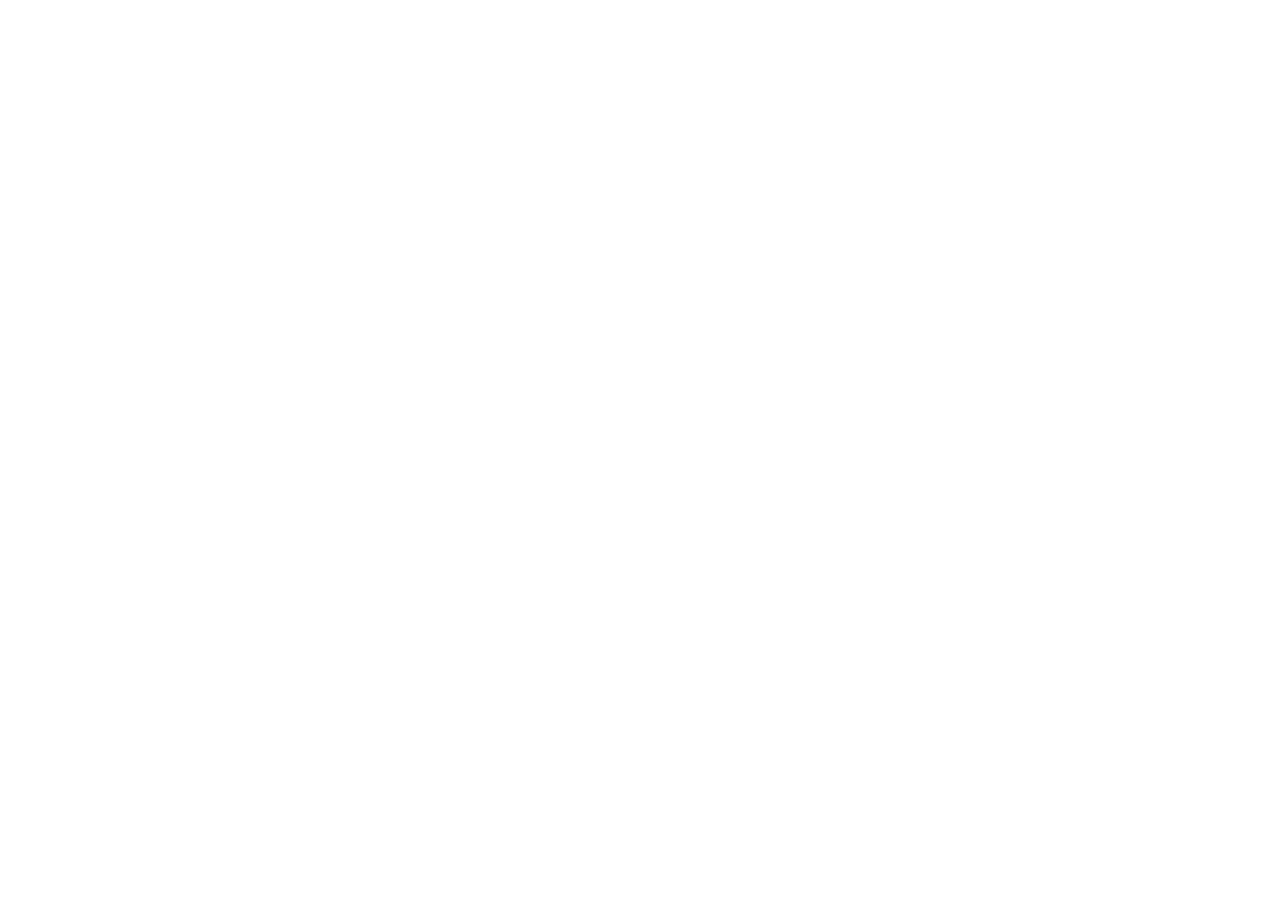
==== deploy/index.html @ 51002340 "Created Project Files" ====
<!DOCTYPE html>
<html lang="en">
<head>
    <meta charset="UTF-8">
    <meta name="viewport" content="width=device-width, initial-scale=1.0">
    <meta http-equiv="X-UA-Compatible" content="ie=edge">
    <link rel="stylesheet" href="css/styles.css">
    <title>Starting Template</title>
</head>

<body>
    <script src="js/scripts-min.js"></script>
    
</body>

</html>
---- deploy/css/styles.css ----
/* =============
    Mixins
============= */
/* ---------------- Font Sizing ---------------- */
html {
  font-size: 100%;
}

/* ---------------- Media Queries ---------------- */
/* =============
    Variables
============= */
:root {
  --black: #000000;
  --white: #ffffff;
}

/*! normalize.css v8.0.1 | MIT License | github.com/necolas/normalize.css */
/* Document
   ========================================================================== */
/**
 * 1. Correct the line height in all browsers.
 * 2. Prevent adjustments of font size after orientation changes in iOS.
 */
html {
  line-height: 1.15; /* 1 */
  -webkit-text-size-adjust: 100%; /* 2 */
}

/* Sections
   ========================================================================== */
/**
 * Remove the margin in all browsers.
 */
body {
  margin: 0;
}

/**
 * Render the `main` element consistently in IE.
 */
main {
  display: block;
}

/**
 * Correct the font size and margin on `h1` elements within `section` and
 * `article` contexts in Chrome, Firefox, and Safari.
 */
h1 {
  font-size: 2em;
  margin: 0.67em 0;
}

/* Grouping content
   ========================================================================== */
/**
 * 1. Add the correct box sizing in Firefox.
 * 2. Show the overflow in Edge and IE.
 */
hr {
  box-sizing: content-box; /* 1 */
  height: 0; /* 1 */
  overflow: visible; /* 2 */
}

/**
 * 1. Correct the inheritance and scaling of font size in all browsers.
 * 2. Correct the odd `em` font sizing in all browsers.
 */
pre {
  font-family: monospace, monospace; /* 1 */
  font-size: 1em; /* 2 */
}

/* Text-level semantics
   ========================================================================== */
/**
 * Remove the gray background on active links in IE 10.
 */
a {
  background-color: transparent;
}

/**
 * 1. Remove the bottom border in Chrome 57-
 * 2. Add the correct text decoration in Chrome, Edge, IE, Opera, and Safari.
 */
abbr[title] {
  border-bottom: none; /* 1 */
  text-decoration: underline; /* 2 */
  text-decoration: underline dotted; /* 2 */
}

/**
 * Add the correct font weight in Chrome, Edge, and Safari.
 */
b,
strong {
  font-weight: bolder;
}

/**
 * 1. Correct the inheritance and scaling of font size in all browsers.
 * 2. Correct the odd `em` font sizing in all browsers.
 */
code,
kbd,
samp {
  font-family: monospace, monospace; /* 1 */
  font-size: 1em; /* 2 */
}

/**
 * Add the correct font size in all browsers.
 */
small {
  font-size: 80%;
}

/**
 * Prevent `sub` and `sup` elements from affecting the line height in
 * all browsers.
 */
sub,
sup {
  font-size: 75%;
  line-height: 0;
  position: relative;
  vertical-align: baseline;
}

sub {
  bottom: -0.25em;
}

sup {
  top: -0.5em;
}

/* Embedded content
   ========================================================================== */
/**
 * Remove the border on images inside links in IE 10.
 */
img {
  border-style: none;
}

/* Forms
   ========================================================================== */
/**
 * 1. Change the font styles in all browsers.
 * 2. Remove the margin in Firefox and Safari.
 */
button,
input,
optgroup,
select,
textarea {
  font-family: inherit; /* 1 */
  font-size: 100%; /* 1 */
  line-height: 1.15; /* 1 */
  margin: 0; /* 2 */
}

/**
 * Show the overflow in IE.
 * 1. Show the overflow in Edge.
 */
button,
input { /* 1 */
  overflow: visible;
}

/**
 * Remove the inheritance of text transform in Edge, Firefox, and IE.
 * 1. Remove the inheritance of text transform in Firefox.
 */
button,
select { /* 1 */
  text-transform: none;
}

/**
 * Correct the inability to style clickable types in iOS and Safari.
 */
button,
[type=button],
[type=reset],
[type=submit] {
  -webkit-appearance: button;
}

/**
 * Remove the inner border and padding in Firefox.
 */
button::-moz-focus-inner,
[type=button]::-moz-focus-inner,
[type=reset]::-moz-focus-inner,
[type=submit]::-moz-focus-inner {
  border-style: none;
  padding: 0;
}

/**
 * Restore the focus styles unset by the previous rule.
 */
button:-moz-focusring,
[type=button]:-moz-focusring,
[type=reset]:-moz-focusring,
[type=submit]:-moz-focusring {
  outline: 1px dotted ButtonText;
}

/**
 * Correct the padding in Firefox.
 */
fieldset {
  padding: 0.35em 0.75em 0.625em;
}

/**
 * 1. Correct the text wrapping in Edge and IE.
 * 2. Correct the color inheritance from `fieldset` elements in IE.
 * 3. Remove the padding so developers are not caught out when they zero out
 *    `fieldset` elements in all browsers.
 */
legend {
  box-sizing: border-box; /* 1 */
  color: inherit; /* 2 */
  display: table; /* 1 */
  max-width: 100%; /* 1 */
  padding: 0; /* 3 */
  white-space: normal; /* 1 */
}

/**
 * Add the correct vertical alignment in Chrome, Firefox, and Opera.
 */
progress {
  vertical-align: baseline;
}

/**
 * Remove the default vertical scrollbar in IE 10+.
 */
textarea {
  overflow: auto;
}

/**
 * 1. Add the correct box sizing in IE 10.
 * 2. Remove the padding in IE 10.
 */
[type=checkbox],
[type=radio] {
  box-sizing: border-box; /* 1 */
  padding: 0; /* 2 */
}

/**
 * Correct the cursor style of increment and decrement buttons in Chrome.
 */
[type=number]::-webkit-inner-spin-button,
[type=number]::-webkit-outer-spin-button {
  height: auto;
}

/**
 * 1. Correct the odd appearance in Chrome and Safari.
 * 2. Correct the outline style in Safari.
 */
[type=search] {
  -webkit-appearance: textfield; /* 1 */
  outline-offset: -2px; /* 2 */
}

/**
 * Remove the inner padding in Chrome and Safari on macOS.
 */
[type=search]::-webkit-search-decoration {
  -webkit-appearance: none;
}

/**
 * 1. Correct the inability to style clickable types in iOS and Safari.
 * 2. Change font properties to `inherit` in Safari.
 */
::-webkit-file-upload-button {
  -webkit-appearance: button; /* 1 */
  font: inherit; /* 2 */
}

/* Interactive
   ========================================================================== */
/*
 * Add the correct display in Edge, IE 10+, and Firefox.
 */
details {
  display: block;
}

/*
 * Add the correct display in all browsers.
 */
summary {
  display: list-item;
}

/* Misc
   ========================================================================== */
/**
 * Add the correct display in IE 10+.
 */
template {
  display: none;
}

/**
 * Add the correct display in IE 10.
 */
[hidden] {
  display: none;
}

/* =============
    Base
============= */
/* =============
    Typography
============= */
/* =============
    Buttons
============= */
/* =============
    Forms
============= */
[type=text], [type=password], [type=date], [type=datetime], [type=datetime-local], [type=month], [type=week], [type=email], [type=number], [type=search], [type=tel], [type=time], [type=url], [type=color], textarea {
  box-shadow: none;
}

[type=text]:focus, [type=password]:focus, [type=date]:focus, [type=datetime]:focus, [type=datetime-local]:focus, [type=month]:focus, [type=week]:focus, [type=email]:focus, [type=number]:focus, [type=search]:focus, [type=tel]:focus, [type=time]:focus, [type=url]:focus, [type=color]:focus, textarea:focus {
  box-shadow: none;
}

input[type=text],
input[type=email],
input[type=password],
textarea {
  -webkit-appearance: none;
}

/* =============
    Navigation
============= */
/* =============
    Header
============= */
/* =============
    Footer
============= */
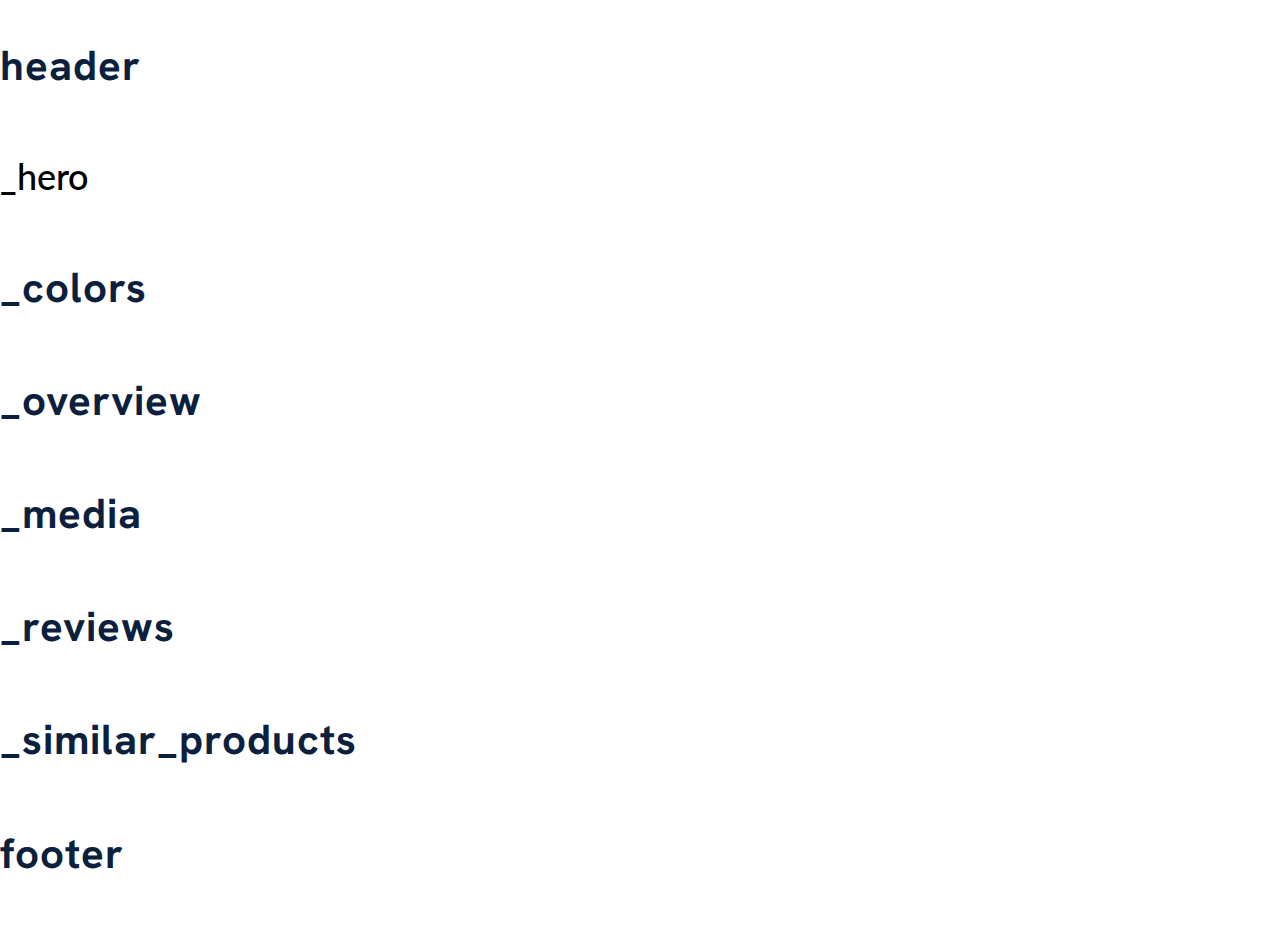
==== commit 652cf09d: "In Class work" ====
--- a/deploy/index.html
+++ b/deploy/index.html
@@ -4,11 +4,24 @@
     <meta charset="UTF-8">
     <meta name="viewport" content="width=device-width, initial-scale=1.0">
     <meta http-equiv="X-UA-Compatible" content="ie=edge">
+    <link rel="preconnect" href="https://fonts.googleapis.com">
+    <link rel="preconnect" href="https://fonts.gstatic.com" crossorigin>
+    <link href="https://fonts.googleapis.com/css2?family=Hanken+Grotesk:wght@300;400;500;700&family=Lato:wght@300;400;700&display=swap" rel="stylesheet">
     <link rel="stylesheet" href="css/styles.css">
     <title>Starting Template</title>
 </head>
 
 <body>
+    <h1> header </h1>
+    <h2>_hero</h2>
+    <h1>_colors</h1>
+    <h1>_overview</h1>
+    <h1>_media</h1>
+    <h1>_reviews</h1>
+    <h1>_similar_products</h1>
+
+    <h1> footer </h1>
+
     <script src="js/scripts-min.js"></script>
     
 </body>
--- a/deploy/css/styles.css
+++ b/deploy/css/styles.css
@@ -1,11 +1,6 @@
 /* =============
     Mixins
 ============= */
-/* ---------------- Font Sizing ---------------- */
-html {
-  font-size: 100%;
-}
-
 /* ---------------- Media Queries ---------------- */
 /* =============
     Variables
@@ -330,6 +325,26 @@
 /* =============
     Typography
 ============= */
+h1 {
+  font-family: "Hanken Grotesk";
+  font-style: normal;
+  letter-spacing: 1px;
+  padding: 10px 0 20px;
+  font-weight: 700;
+  color: #0B203D;
+  font-size: 42px;
+  line-height: 55px;
+}
+
+h2 {
+  font-family: "Lato";
+  font-style: normal;
+  font-weight: 500;
+  padding: 10px 0 20px;
+  font-size: 36px;
+  line-height: 47px;
+}
+
 /* =============
     Buttons
 ============= */
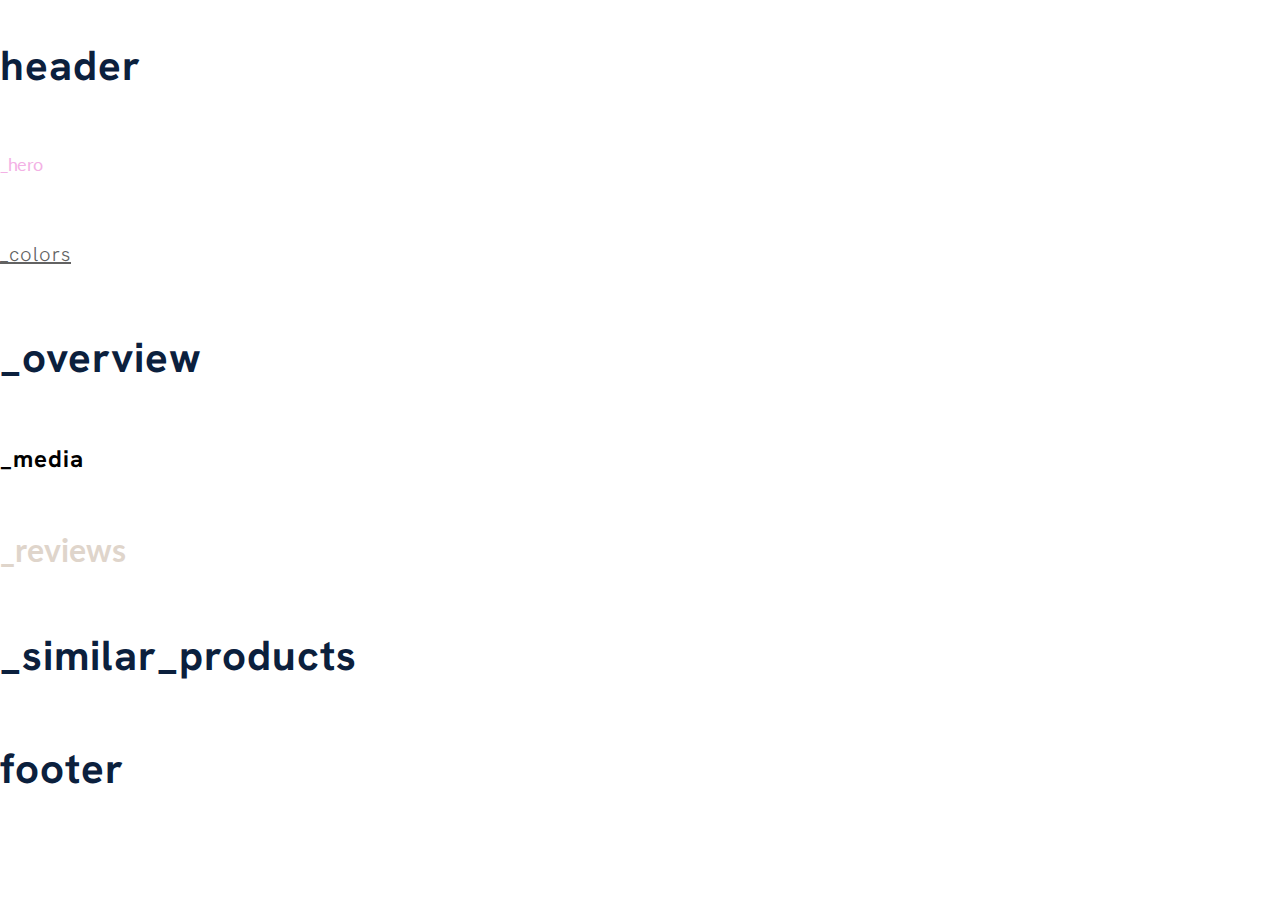
==== commit bd9802f0: "Hw" ====
--- a/deploy/index.html
+++ b/deploy/index.html
@@ -13,11 +13,11 @@
 
 <body>
     <h1> header </h1>
-    <h2>_hero</h2>
-    <h1>_colors</h1>
+    <h4>_hero</h4>
+    <h5>_colors</h5>
     <h1>_overview</h1>
-    <h1>_media</h1>
-    <h1>_reviews</h1>
+    <h3>_media</h3>
+    <h2>_reviews</h2>
     <h1>_similar_products</h1>
 
     <h1> footer </h1>
--- a/deploy/css/styles.css
+++ b/deploy/css/styles.css
@@ -339,10 +339,45 @@
 h2 {
   font-family: "Lato";
   font-style: normal;
-  font-weight: 500;
+  font-weight: 700;
   padding: 10px 0 20px;
-  font-size: 36px;
-  line-height: 47px;
+  color: #DFD5CB;
+  font-size: 32px;
+  line-height: 38.4px;
+}
+
+h3 {
+  font-family: "Hanken Grotesk";
+  font-style: normal;
+  letter-spacing: 1px;
+  padding: 10px 0 20px;
+  font-weight: 700;
+  color: #000000;
+  font-size: 24px;
+  line-height: 31.27px;
+}
+
+h4 {
+  font-family: "Lato";
+  font-style: normal;
+  font-weight: 400;
+  padding: 10px 0 20px;
+  color: #F3B1E5;
+  font-size: 18px;
+  line-height: 26.19px;
+  letter-spacing: -0.025em;
+}
+
+h5 {
+  font-family: "Hanken Grotesk";
+  font-style: normal;
+  letter-spacing: 1px;
+  padding: 10px 0 20px;
+  font-weight: 300;
+  color: #626262;
+  font-size: 20px;
+  line-height: 26.06px;
+  text-decoration-line: underline;
 }
 
 /* =============
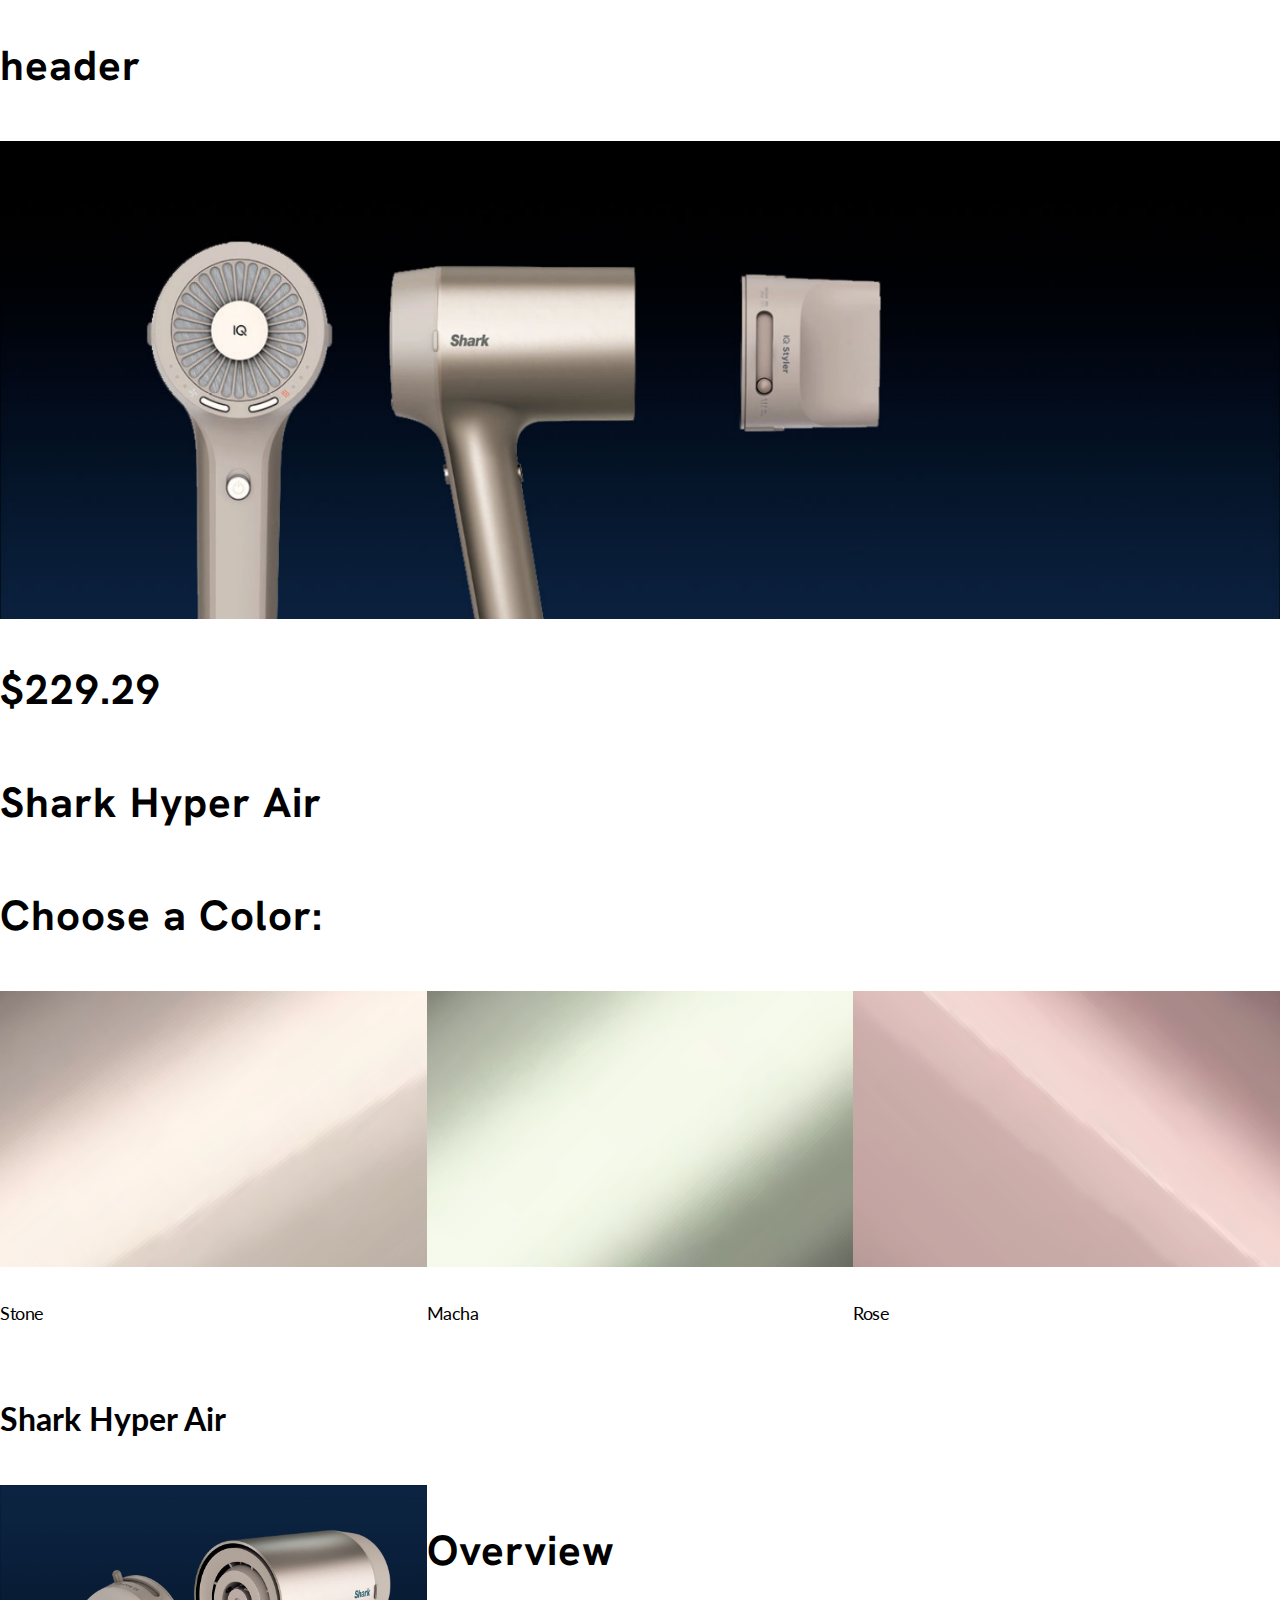
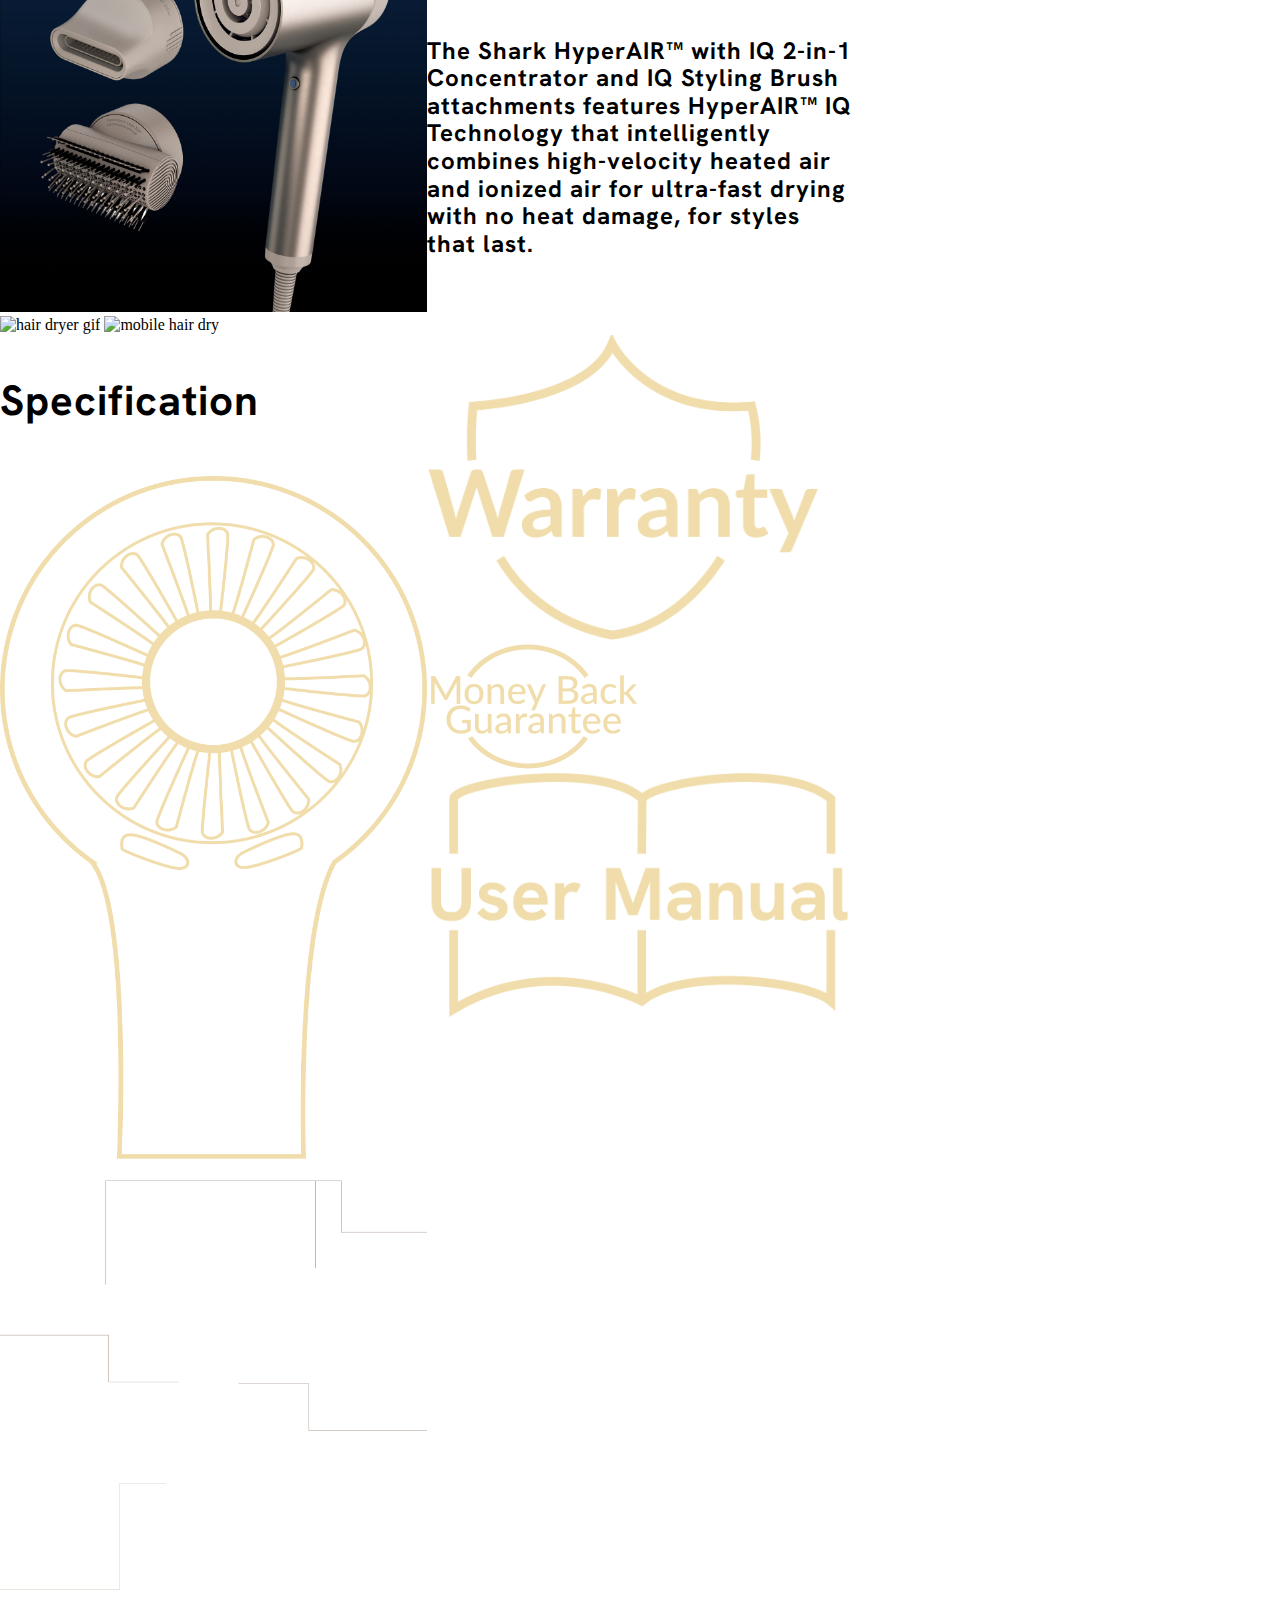
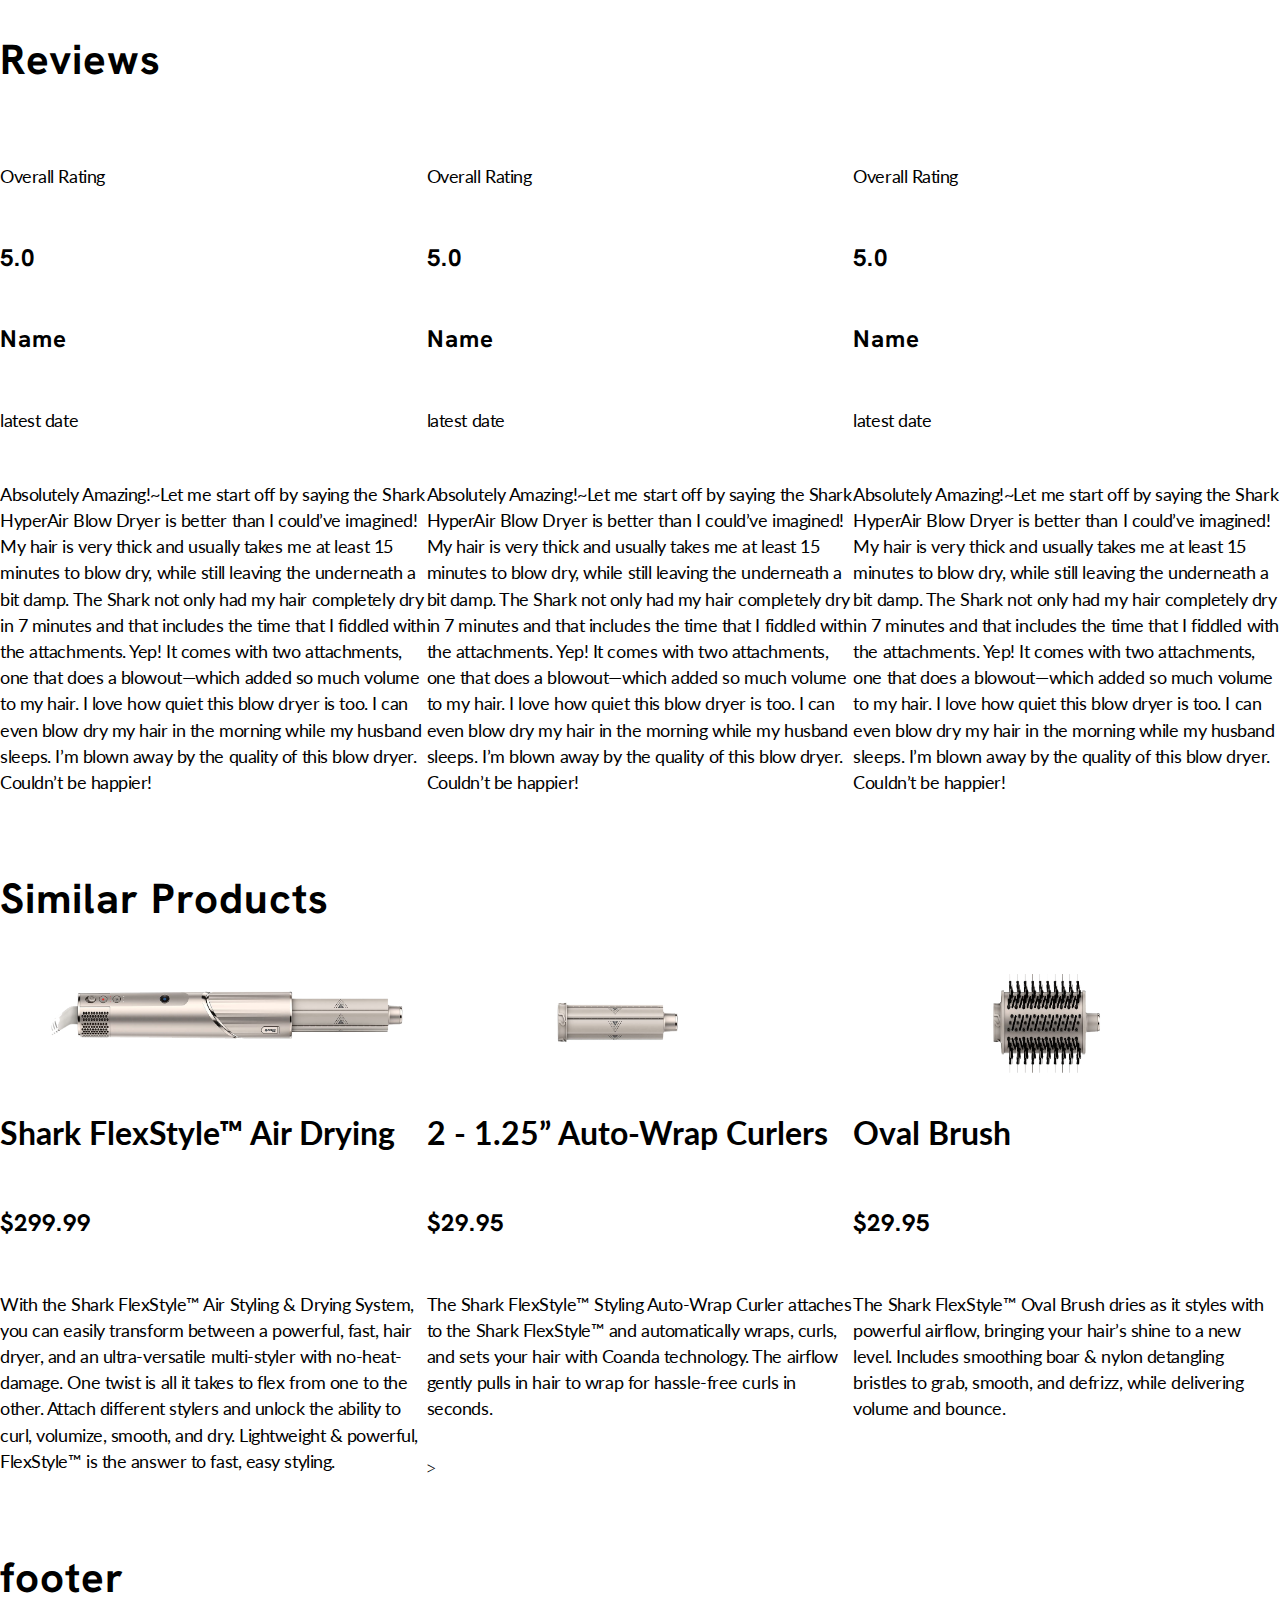
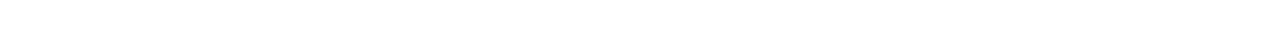
==== commit c3f28e15: "In class work" ====
--- a/deploy/index.html
+++ b/deploy/index.html
@@ -13,12 +13,161 @@
 
 <body>
     <h1> header </h1>
-    <h4>_hero</h4>
-    <h5>_colors</h5>
-    <h1>_overview</h1>
-    <h3>_media</h3>
-    <h2>_reviews</h2>
-    <h1>_similar_products</h1>
+    <section>
+            <img src="img/SharkHypAir1.png" alt="Hero Image">
+            <div>
+                <h1>$229.29</h1>
+                <h1>Shark Hyper Air</h1>
+            </div>
+        </section>
+    <section>
+                <h1>Choose a Color:</h1>
+                <ul>
+                    <li class="box-color">
+                        <img src="img/Rectangle 18.png" alt="Stone Color">
+                        <!--circle button//-->
+                        <p>Stone</p>
+                    </li>
+                    <li class="box-color">
+                        <img src="img/Rectangle 18-1.png" alt="Macha Color">
+                        <!--circle button//-->
+                        <p>Macha</p>
+                    </li>
+                    <li class="box-color">
+                        <img src="img/Rectangle 18-2.png" alt="Rose Color">
+                        <!--circle button//-->
+                        <p>Rose</p>
+                    </li>
+                </ul>
+                <div>
+                    <h2>Shark Hyper Air</h2>
+                    <!-- cart button-->
+                </div>
+            </section>
+    <section>
+                    <ul class="two-column">
+                        <li>
+                            <img src="img/SharkHypAir2.jpg" alt="Dryer Image">
+                        </li>
+                        <li class="box-color">
+                            <div>
+                                <h1>Overview</h1>
+                                <h3>The Shark HyperAIR™ with IQ 2-in-1 Concentrator and IQ Styling Brush attachments features HyperAIR™ IQ Technology that intelligently combines high-velocity heated air and ionized air for ultra-fast drying with no heat damage, for styles that last.</h3>
+                            </div>
+                        </li>
+                    </ul>
+                </section>
+    <section>
+                        <img src="img/Hair dryer.gif" alt="hair dryer gif">
+                        <img src="img/mobile_hairdry.gif" alt="mobile hair dry">
+                        
+                    </section>
+    <section>
+                            <ul class="two-column">
+                                <li>
+                                    <h1>Specification</h1>
+                                    <div>
+                                        <img src="img/Specifications Icon.png" alt="Specifications image">
+                                        <img src="img/Specifications Decal and text.png" alt="Specs Details">
+                                    </div>
+                                </li>
+                                <li>
+                                    <div>
+                                        <img src="img/Warranty.png" alt="Warranty Image">
+                                        <!-- Learn more button-->
+                                    </div>
+                                    <div>
+                                        <img src="img/MoneyBack.png" alt="Money Back Image">
+                                        <!-- Learn more button-->
+                                    </div>
+                                    <div>
+                                        <img src="img/User_Manual.png" alt="Manual Image">
+                                        <!-- Download button-->
+                                    </div>
+                                </li>
+                            </ul>
+                                
+                                
+                        </section> 
+    <section>
+        <h1>Reviews</h1>
+        <!--Write a Review Button-->
+        <ul>
+            <li class="box-color">
+                <div>
+                    <p>Overall Rating</p>
+                    <div></div>
+                    <h3>5.0</h3>
+                </div>
+                <div>
+                    <h3>Name</h3>
+                    <p> latest date</p>
+                </div>
+                <p>
+                    Absolutely Amazing!~Let me start off by saying the Shark HyperAir Blow Dryer is better than I could’ve imagined! My hair is very thick and usually takes me at least 15 minutes to blow dry, while still leaving the underneath a bit damp. The Shark not only had my hair completely dry in 7 minutes and that includes the time that I fiddled with the attachments. Yep! It comes with two attachments, one that does a blowout—which added so much volume to my hair. I love how quiet this blow dryer is too. I can even blow dry my hair in the morning while my husband sleeps. I’m blown away by the quality of this blow dryer. Couldn’t be happier! 
+                </p>
+                <!--View Less button-->
+            </li>
+            <li class="box-color">
+                <div>
+                    <p>Overall Rating</p>
+                    <div></div>
+                    <h3>5.0</h3>
+                </div>
+                <div>
+                    <h3>Name</h3>
+                    <p> latest date</p>
+                </div>
+                <p>
+                    Absolutely Amazing!~Let me start off by saying the Shark HyperAir Blow Dryer is better than I could’ve imagined! My hair is very thick and usually takes me at least 15 minutes to blow dry, while still leaving the underneath a bit damp. The Shark not only had my hair completely dry in 7 minutes and that includes the time that I fiddled with the attachments. Yep! It comes with two attachments, one that does a blowout—which added so much volume to my hair. I love how quiet this blow dryer is too. I can even blow dry my hair in the morning while my husband sleeps. I’m blown away by the quality of this blow dryer. Couldn’t be happier! 
+                </p>
+                <!--View Less button-->
+            </li>
+            <li class="box-color">
+                <div>
+                    <p>Overall Rating</p>
+                    <div></div>
+                    <h3>5.0</h3>
+                </div>
+                <div>
+                    <h3>Name</h3>
+                    <p> latest date</p>
+                </div>
+                <p>
+                    Absolutely Amazing!~Let me start off by saying the Shark HyperAir Blow Dryer is better than I could’ve imagined! My hair is very thick and usually takes me at least 15 minutes to blow dry, while still leaving the underneath a bit damp. The Shark not only had my hair completely dry in 7 minutes and that includes the time that I fiddled with the attachments. Yep! It comes with two attachments, one that does a blowout—which added so much volume to my hair. I love how quiet this blow dryer is too. I can even blow dry my hair in the morning while my husband sleeps. I’m blown away by the quality of this blow dryer. Couldn’t be happier! 
+                </p>
+                <!--View Less button-->
+            </li>
+        </ul>
+        <!--Load all Button-->
+    </section>
+    <section>
+            <h1>Similar Products</h1>
+            <ul>
+                <li class="box-color">
+                    <img src="img/SharkFlexAir 1.png" alt="Shark Flex Image">
+                    <h2>Shark FlexStyle™
+                        Air Drying</h2>
+                    <h3>$299.99</h3>
+                    <p>With the Shark FlexStyle™ Air Styling & Drying System, you can easily transform between a powerful, fast, hair dryer, and an ultra-versatile multi-styler with no-heat-damage. One twist is all it takes to flex from one to the other. Attach different stylers and unlock the ability to curl, volumize, smooth, and dry. Lightweight & powerful, FlexStyle™ is the answer to fast, easy styling.</p>
+                    <!--cart button//-->
+                </li>
+                <li class="box-color">
+                    <img src="img/SharkFlexAir 2.png" alt="Flex Extension Image">
+                    <h2>2 - 1.25” Auto-Wrap Curlers </h2>
+                    <h3>$29.95</h3>
+                    <p>The Shark FlexStyle™ Styling Auto-Wrap Curler attaches to the Shark FlexStyle™ and automatically wraps, curls, and sets your hair with Coanda technology. The airflow gently pulls in hair to wrap for hassle-free curls in seconds.</p>
+                    <!--cart button//-->>
+                </li>
+                <li class="box-color">
+                    <img src="img/SharkFlexAir 3.png" alt="Oval Brush Imager">
+                    <h2>Oval Brush</h2>
+                    <h3>$29.95</h3>
+                    <p>The Shark FlexStyle™ Oval Brush dries as it styles with powerful airflow, bringing your hair’s shine to a new level. Includes smoothing boar & nylon detangling bristles to grab, smooth, and defrizz, while delivering volume and bounce.</p>
+                    <!--cart button//-->
+                </li>
+            </ul>
+        </section>
 
     <h1> footer </h1>
 
--- a/deploy/css/styles.css
+++ b/deploy/css/styles.css
@@ -322,6 +322,38 @@
 /* =============
     Base
 ============= */
+ul {
+  list-style: none;
+  padding: 0;
+  margin: 0;
+}
+
+img {
+  max-width: 100%;
+}
+
+ul {
+  display: grid;
+  grid-template-columns: 1fr;
+}
+ul li .box-color {
+  background-color: #0B203D;
+}
+@media (min-width: 1024px) {
+  ul {
+    grid-template-columns: 1fr 1fr 1fr;
+  }
+}
+ul .two-colum {
+  display: grid;
+  grid-template-columns: 1fr;
+}
+@media (min-width: 1024px) {
+  ul .two-colum {
+    grid-template-columns: 1fr 1fr;
+  }
+}
+
 /* =============
     Typography
 ============= */
@@ -331,7 +363,6 @@
   letter-spacing: 1px;
   padding: 10px 0 20px;
   font-weight: 700;
-  color: #0B203D;
   font-size: 42px;
   line-height: 55px;
 }
@@ -341,7 +372,6 @@
   font-style: normal;
   font-weight: 700;
   padding: 10px 0 20px;
-  color: #DFD5CB;
   font-size: 32px;
   line-height: 38.4px;
 }
@@ -352,29 +382,26 @@
   letter-spacing: 1px;
   padding: 10px 0 20px;
   font-weight: 700;
-  color: #000000;
   font-size: 24px;
-  line-height: 31.27px;
-}
-
-h4 {
+  line-height: auto;
+}
+
+p {
   font-family: "Lato";
   font-style: normal;
   font-weight: 400;
   padding: 10px 0 20px;
-  color: #F3B1E5;
   font-size: 18px;
   line-height: 26.19px;
   letter-spacing: -0.025em;
 }
 
-h5 {
+h4 {
   font-family: "Hanken Grotesk";
   font-style: normal;
   letter-spacing: 1px;
   padding: 10px 0 20px;
   font-weight: 300;
-  color: #626262;
   font-size: 20px;
   line-height: 26.06px;
   text-decoration-line: underline;
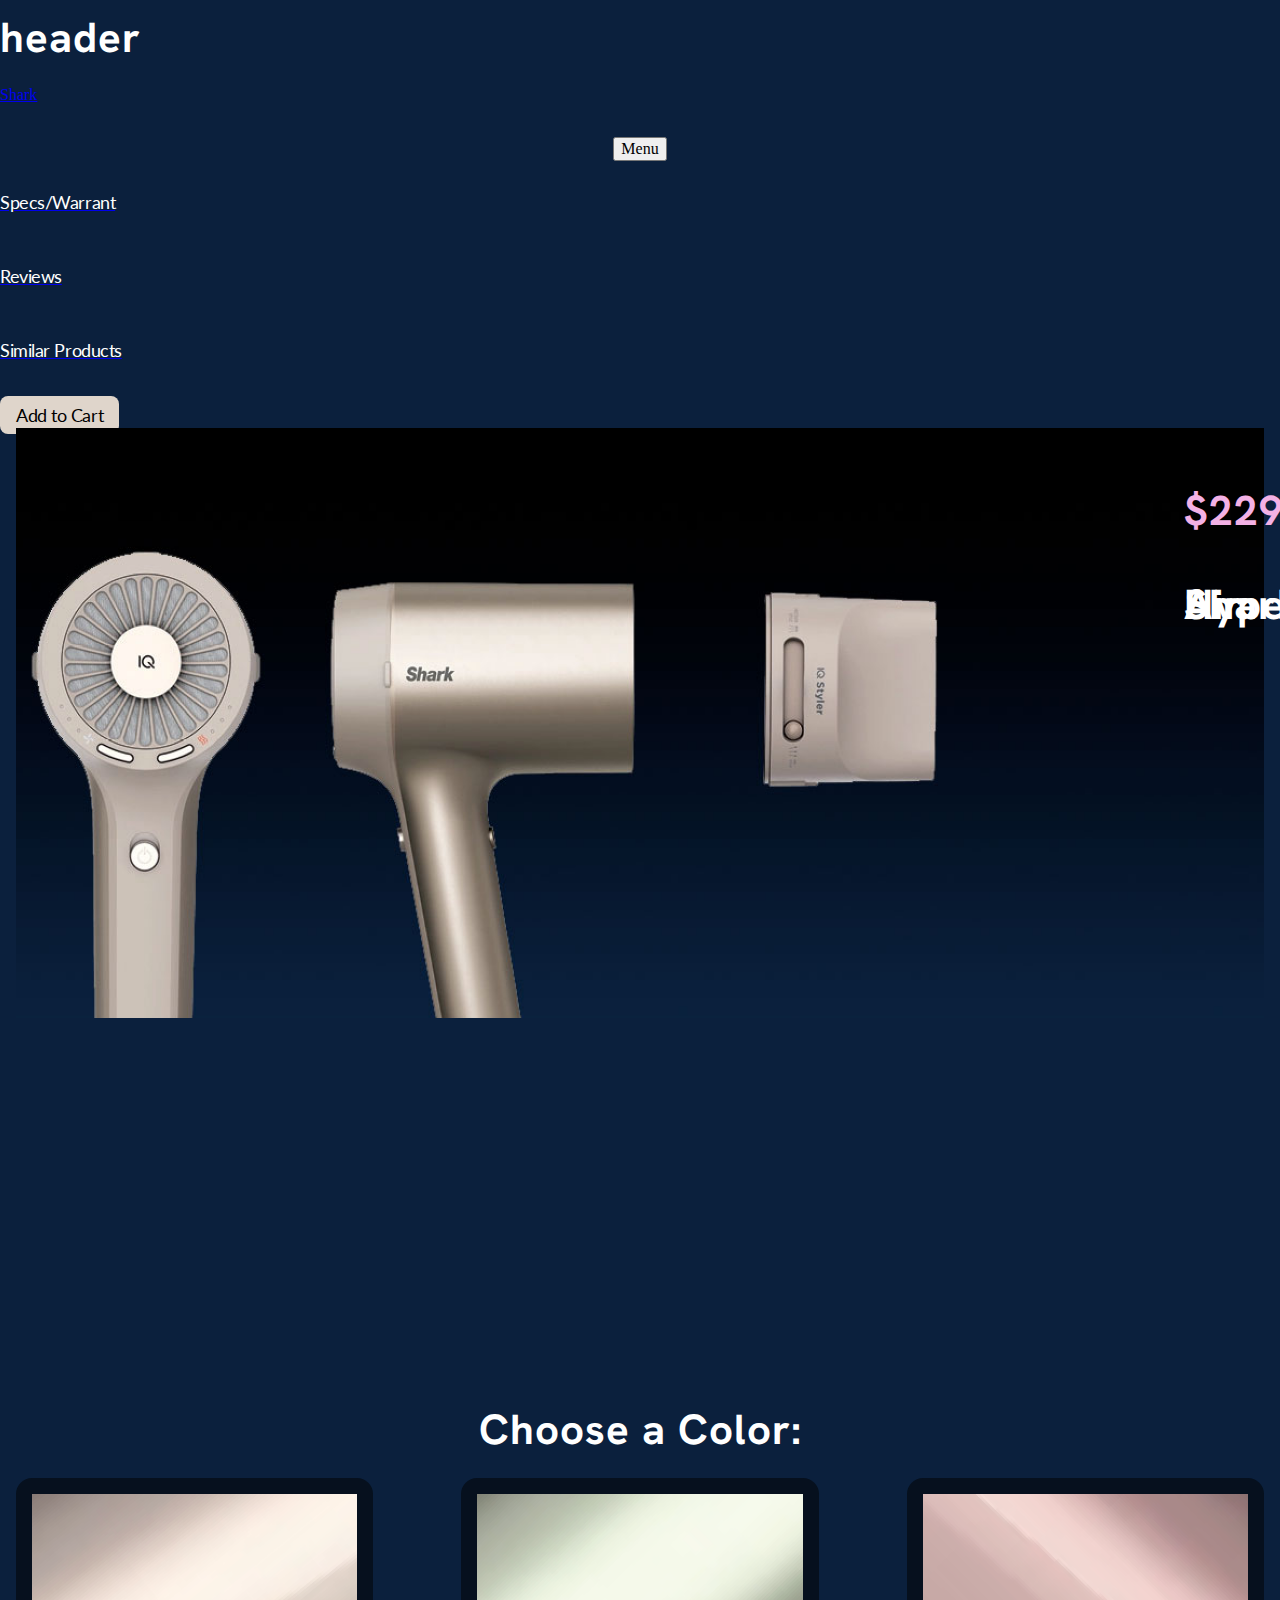
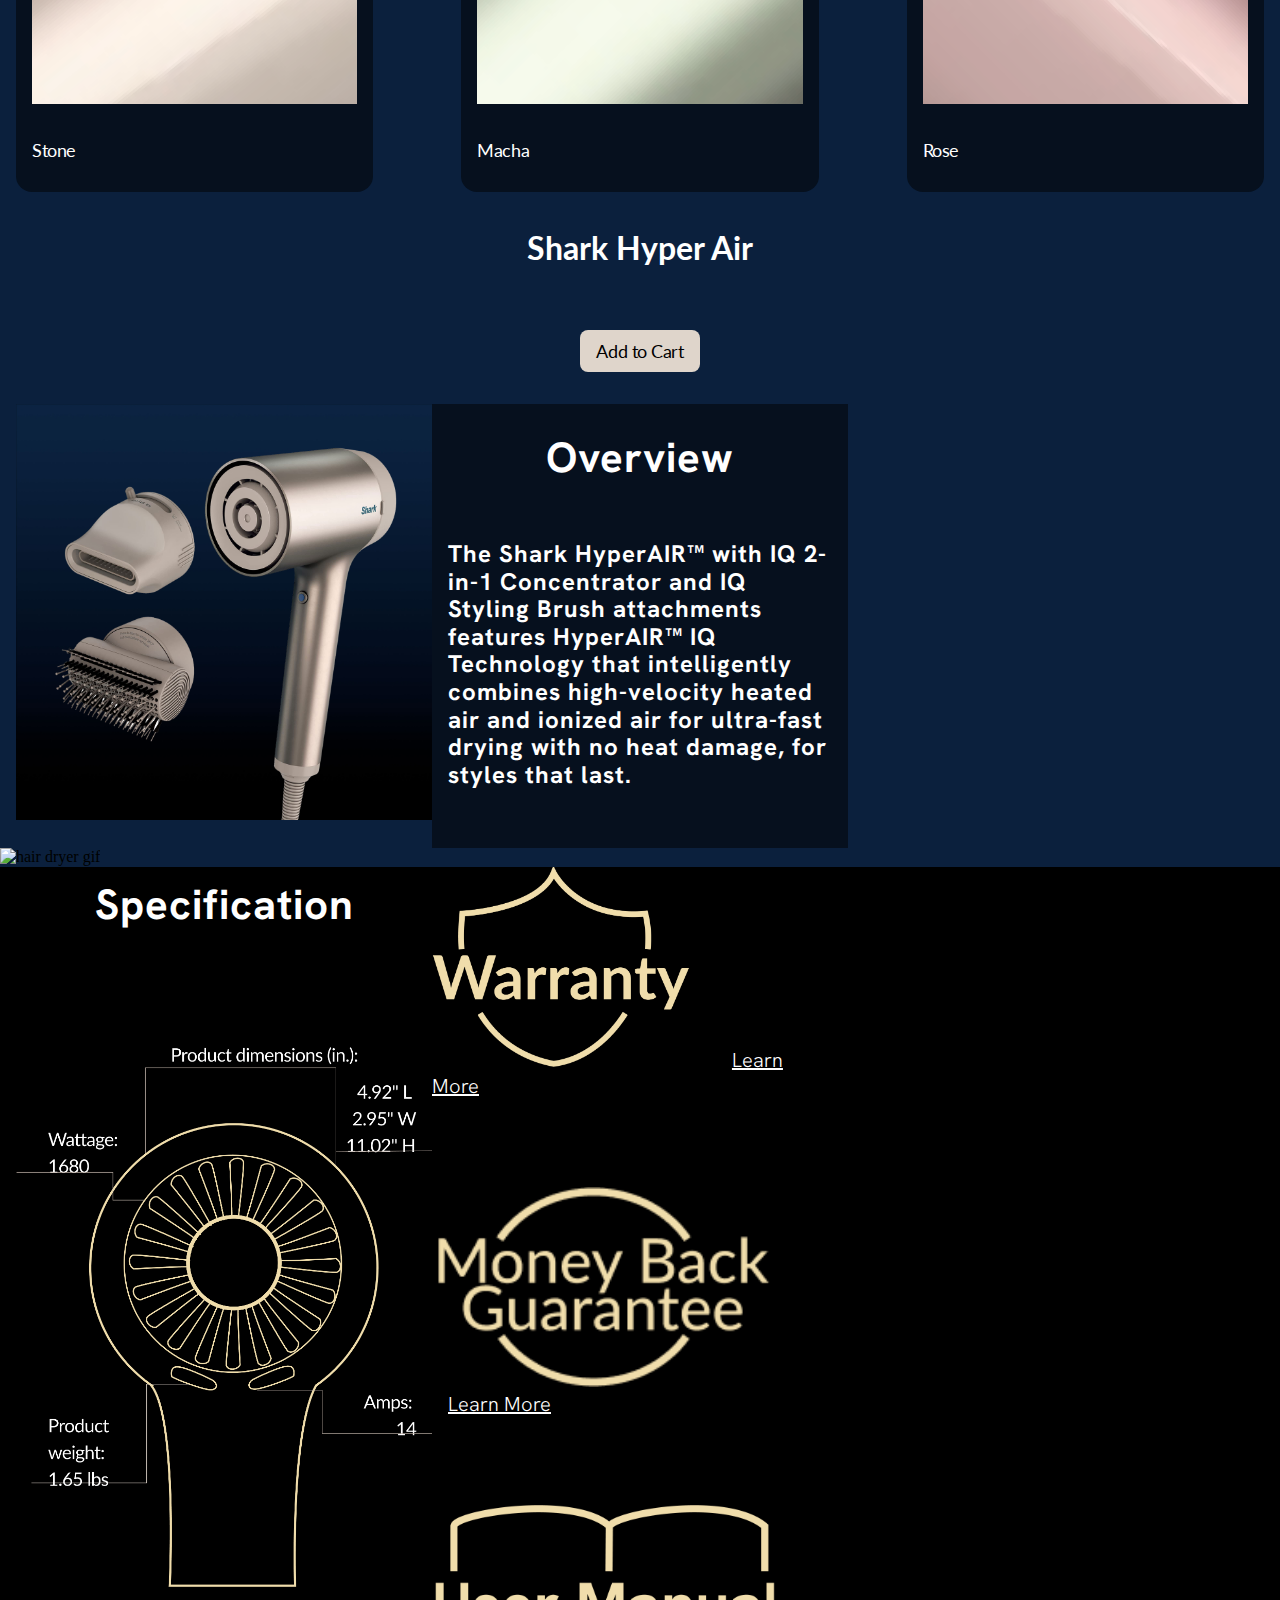
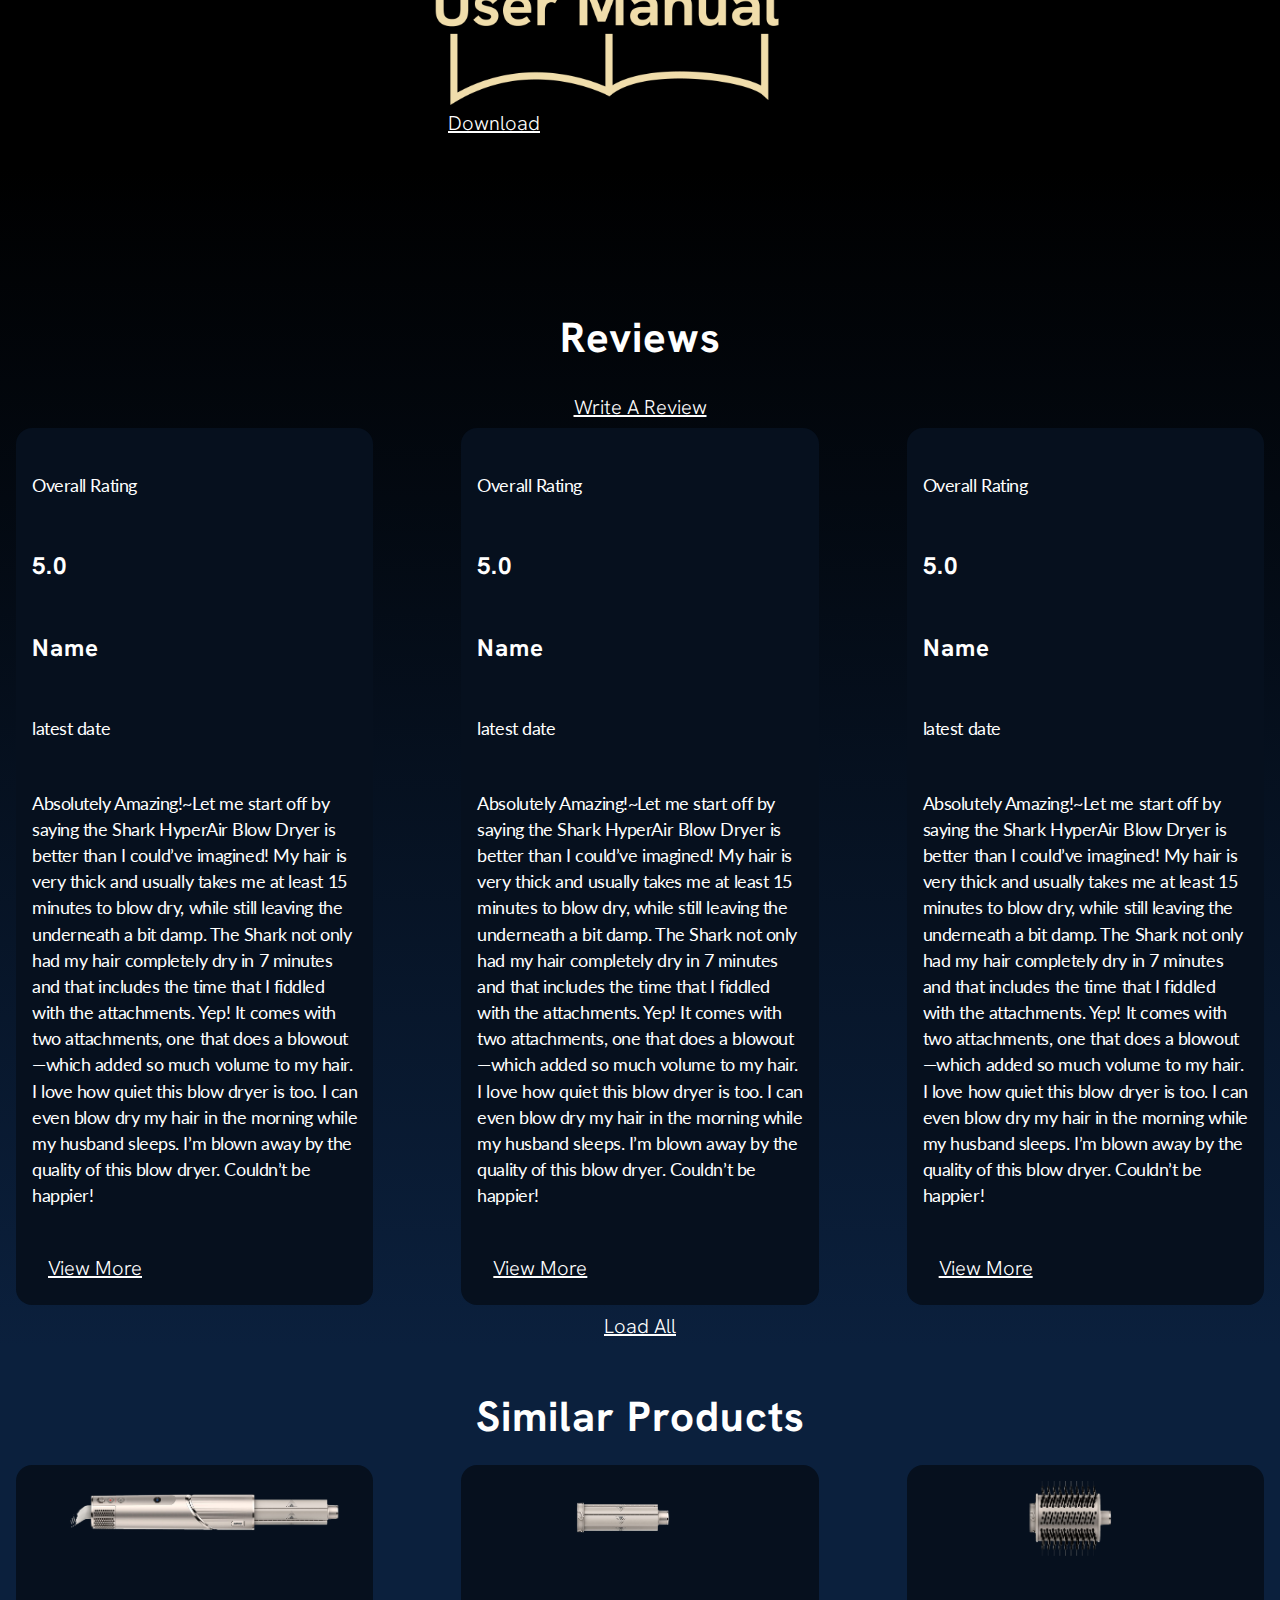
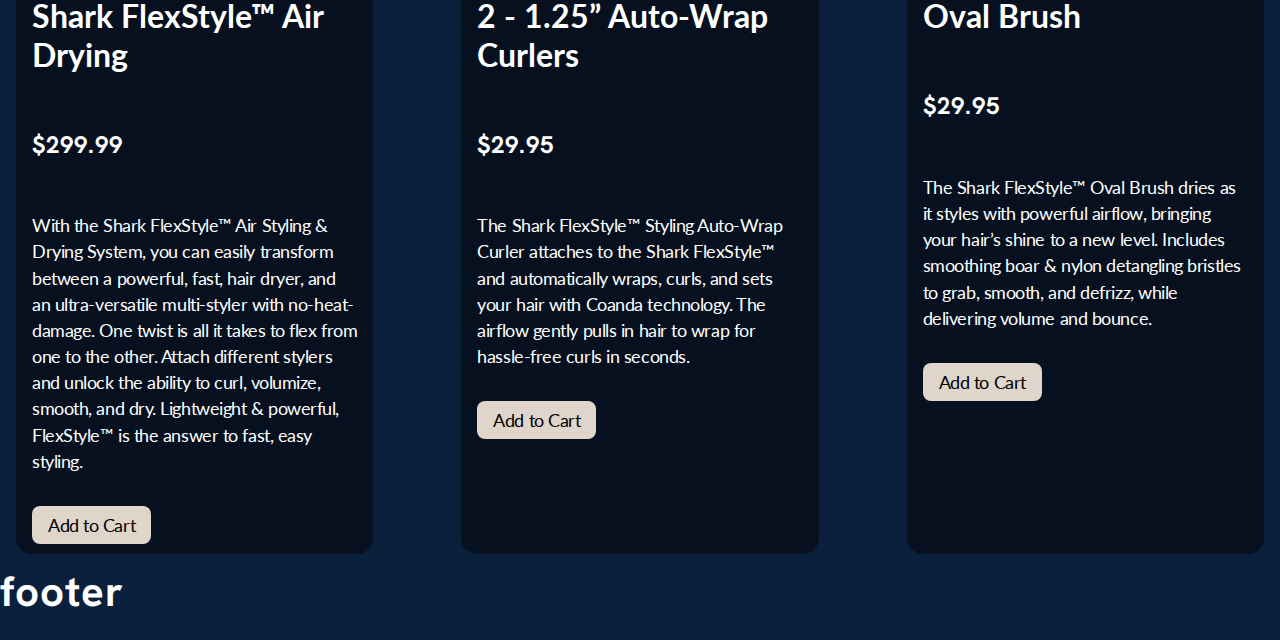
==== commit ace4618f: "homework" ====
--- a/deploy/index.html
+++ b/deploy/index.html
@@ -13,27 +13,51 @@
 
 <body>
     <h1> header </h1>
-    <section>
-            <img src="img/SharkHypAir1.png" alt="Hero Image">
+    <header>
+        <aside>
+            <a href="/">Shark</a>
+        </aside>
+        
+        <section>
+            <button id="burger-btn">Menu</button>
+        </section>
+    
+        <nav id="main-menu">
+            <ul>
+                <li>
+                    <a href="#"><p>Specs/Warrant</p></a>
+                    <a href="#"><p>Reviews</p></a>
+                    <a href="#"><p>Similar Products</p></a>
+                    <a href="#" class="cart-button">Add to Cart</a>
+                </li>
+            </ul>
+    
+        </nav>
+    </header>
+    <section id="hero">
+            <ol>
+                <li class="imgone"></li>
+                <li class="imgtwo"></li>
+            </ol>
             <div>
-                <h1>$229.29</h1>
+                <h1 class="txt-pink">$229.29</h1>
                 <h1>Shark Hyper Air</h1>
             </div>
         </section>
-    <section>
+    <section id="colors">
                 <h1>Choose a Color:</h1>
-                <ul>
-                    <li class="box-color">
+                <ul class="box-gap">
+                    <li class="box">
                         <img src="img/Rectangle 18.png" alt="Stone Color">
                         <!--circle button//-->
                         <p>Stone</p>
                     </li>
-                    <li class="box-color">
+                    <li class="box">
                         <img src="img/Rectangle 18-1.png" alt="Macha Color">
                         <!--circle button//-->
                         <p>Macha</p>
                     </li>
-                    <li class="box-color">
+                    <li class="box">
                         <img src="img/Rectangle 18-2.png" alt="Rose Color">
                         <!--circle button//-->
                         <p>Rose</p>
@@ -41,10 +65,10 @@
                 </ul>
                 <div>
                     <h2>Shark Hyper Air</h2>
-                    <!-- cart button-->
+                    <a href="#" class="cart-button">Add to Cart</a>
                 </div>
             </section>
-    <section>
+    <section id="overview">
                     <ul class="two-column">
                         <li>
                             <img src="img/SharkHypAir2.jpg" alt="Dryer Image">
@@ -57,43 +81,44 @@
                         </li>
                     </ul>
                 </section>
-    <section>
-                        <img src="img/Hair dryer.gif" alt="hair dryer gif">
-                        <img src="img/mobile_hairdry.gif" alt="mobile hair dry">
+    <section id="media">
+                        <aside>
+                            <img src="/deploy/img/Hair dryer.gif" alt="hair dryer gif">
+                        </aside>
+                        <div>
+                            <img src="/deploy/img/mobile_hairdry.gif" alt="mobile hair dry">
+                        </div>  
                         
                     </section>
-    <section>
+    <section id="Specification">
                             <ul class="two-column">
                                 <li>
                                     <h1>Specification</h1>
-                                    <div>
-                                        <img src="img/Specifications Icon.png" alt="Specifications image">
-                                        <img src="img/Specifications Decal and text.png" alt="Specs Details">
-                                    </div>
+                                    <img src="img/Specifications Decal and text.png" alt="Specs Details">
                                 </li>
                                 <li>
                                     <div>
                                         <img src="img/Warranty.png" alt="Warranty Image">
-                                        <!-- Learn more button-->
+                                        <a href="#" class="link-button">Learn More</a>
                                     </div>
                                     <div>
                                         <img src="img/MoneyBack.png" alt="Money Back Image">
-                                        <!-- Learn more button-->
+                                        <a href="#" class="link-button">Learn More</a>
                                     </div>
                                     <div>
                                         <img src="img/User_Manual.png" alt="Manual Image">
-                                        <!-- Download button-->
+                                        <a href="#" class="link-button">Download</a>
                                     </div>
                                 </li>
                             </ul>
                                 
                                 
                         </section> 
-    <section>
+    <section id="reviews">
         <h1>Reviews</h1>
-        <!--Write a Review Button-->
-        <ul>
-            <li class="box-color">
+        <a href="#" class="link-button">Write A Review</a>
+        <ul class="box-gap">
+            <li class="box">
                 <div>
                     <p>Overall Rating</p>
                     <div></div>
@@ -106,9 +131,9 @@
                 <p>
                     Absolutely Amazing!~Let me start off by saying the Shark HyperAir Blow Dryer is better than I could’ve imagined! My hair is very thick and usually takes me at least 15 minutes to blow dry, while still leaving the underneath a bit damp. The Shark not only had my hair completely dry in 7 minutes and that includes the time that I fiddled with the attachments. Yep! It comes with two attachments, one that does a blowout—which added so much volume to my hair. I love how quiet this blow dryer is too. I can even blow dry my hair in the morning while my husband sleeps. I’m blown away by the quality of this blow dryer. Couldn’t be happier! 
                 </p>
-                <!--View Less button-->
+                <a href="#" class="link-button">View More</a>
             </li>
-            <li class="box-color">
+            <li class="box">
                 <div>
                     <p>Overall Rating</p>
                     <div></div>
@@ -121,9 +146,9 @@
                 <p>
                     Absolutely Amazing!~Let me start off by saying the Shark HyperAir Blow Dryer is better than I could’ve imagined! My hair is very thick and usually takes me at least 15 minutes to blow dry, while still leaving the underneath a bit damp. The Shark not only had my hair completely dry in 7 minutes and that includes the time that I fiddled with the attachments. Yep! It comes with two attachments, one that does a blowout—which added so much volume to my hair. I love how quiet this blow dryer is too. I can even blow dry my hair in the morning while my husband sleeps. I’m blown away by the quality of this blow dryer. Couldn’t be happier! 
                 </p>
-                <!--View Less button-->
+                <a href="#" class="link-button">View More</a>
             </li>
-            <li class="box-color">
+            <li class="box">
                 <div>
                     <p>Overall Rating</p>
                     <div></div>
@@ -136,35 +161,35 @@
                 <p>
                     Absolutely Amazing!~Let me start off by saying the Shark HyperAir Blow Dryer is better than I could’ve imagined! My hair is very thick and usually takes me at least 15 minutes to blow dry, while still leaving the underneath a bit damp. The Shark not only had my hair completely dry in 7 minutes and that includes the time that I fiddled with the attachments. Yep! It comes with two attachments, one that does a blowout—which added so much volume to my hair. I love how quiet this blow dryer is too. I can even blow dry my hair in the morning while my husband sleeps. I’m blown away by the quality of this blow dryer. Couldn’t be happier! 
                 </p>
-                <!--View Less button-->
+                <a href="#" class="link-button">View More</a>
             </li>
         </ul>
-        <!--Load all Button-->
+        <a href="#" class="link-button">Load All</a>
     </section>
     <section>
             <h1>Similar Products</h1>
-            <ul>
-                <li class="box-color">
+            <ul class="box-gap">
+                <li class="box">
                     <img src="img/SharkFlexAir 1.png" alt="Shark Flex Image">
                     <h2>Shark FlexStyle™
                         Air Drying</h2>
                     <h3>$299.99</h3>
                     <p>With the Shark FlexStyle™ Air Styling & Drying System, you can easily transform between a powerful, fast, hair dryer, and an ultra-versatile multi-styler with no-heat-damage. One twist is all it takes to flex from one to the other. Attach different stylers and unlock the ability to curl, volumize, smooth, and dry. Lightweight & powerful, FlexStyle™ is the answer to fast, easy styling.</p>
-                    <!--cart button//-->
-                </li>
-                <li class="box-color">
+                    <a href="#" class="cart-button">Add to Cart</a>
+                </li>
+                <li class="box">
                     <img src="img/SharkFlexAir 2.png" alt="Flex Extension Image">
                     <h2>2 - 1.25” Auto-Wrap Curlers </h2>
                     <h3>$29.95</h3>
                     <p>The Shark FlexStyle™ Styling Auto-Wrap Curler attaches to the Shark FlexStyle™ and automatically wraps, curls, and sets your hair with Coanda technology. The airflow gently pulls in hair to wrap for hassle-free curls in seconds.</p>
-                    <!--cart button//-->>
-                </li>
-                <li class="box-color">
+                    <a href="#" class="cart-button">Add to Cart</a>
+                </li>
+                <li class="box">
                     <img src="img/SharkFlexAir 3.png" alt="Oval Brush Imager">
                     <h2>Oval Brush</h2>
                     <h3>$29.95</h3>
                     <p>The Shark FlexStyle™ Oval Brush dries as it styles with powerful airflow, bringing your hair’s shine to a new level. Includes smoothing boar & nylon detangling bristles to grab, smooth, and defrizz, while delivering volume and bounce.</p>
-                    <!--cart button//-->
+                    <a href="#" class="cart-button">Add to Cart</a>
                 </li>
             </ul>
         </section>
--- a/deploy/css/styles.css
+++ b/deploy/css/styles.css
@@ -29,6 +29,7 @@
  */
 body {
   margin: 0;
+  background: #0B203D;
 }
 
 /**
@@ -336,8 +337,15 @@
   display: grid;
   grid-template-columns: 1fr;
 }
-ul li .box-color {
-  background-color: #0B203D;
+ul .box {
+  background-color: #06101E;
+  padding: 16px;
+  border-radius: 16px;
+}
+ul .box-color {
+  background-color: #06101E;
+  padding: 16px;
+  gap: 88px;
 }
 @media (min-width: 1024px) {
   ul {
@@ -352,6 +360,18 @@
   ul .two-colum {
     grid-template-columns: 1fr 1fr;
   }
+}
+
+section {
+  display: flex;
+  flex-direction: column;
+  align-items: center;
+  padding: 0px 16px;
+  background-color: #0B203D;
+  margin: 32px 0px 0px 0px;
+}
+section .box-gap {
+  gap: 88px;
 }
 
 /* =============
@@ -363,8 +383,9 @@
   letter-spacing: 1px;
   padding: 10px 0 20px;
   font-weight: 700;
+  color: #FFFFFF;
   font-size: 42px;
-  line-height: 55px;
+  line-height: 0;
 }
 
 h2 {
@@ -372,6 +393,7 @@
   font-style: normal;
   font-weight: 700;
   padding: 10px 0 20px;
+  color: #FFFFFF;
   font-size: 32px;
   line-height: 38.4px;
 }
@@ -382,6 +404,7 @@
   letter-spacing: 1px;
   padding: 10px 0 20px;
   font-weight: 700;
+  color: #FFFFFF;
   font-size: 24px;
   line-height: auto;
 }
@@ -391,6 +414,7 @@
   font-style: normal;
   font-weight: 400;
   padding: 10px 0 20px;
+  color: #FFFFFF;
   font-size: 18px;
   line-height: 26.19px;
   letter-spacing: -0.025em;
@@ -402,6 +426,7 @@
   letter-spacing: 1px;
   padding: 10px 0 20px;
   font-weight: 300;
+  color: #FFFFFF;
   font-size: 20px;
   line-height: 26.06px;
   text-decoration-line: underline;
@@ -410,6 +435,50 @@
 /* =============
     Buttons
 ============= */
+a.cart-button {
+  background-color: #DFD5CB;
+  padding: 8px 16px;
+  transition: 0.3s;
+  color: #000000;
+  text-decoration: none;
+  border-radius: 8px;
+  font-family: "Lato";
+  font-style: normal;
+  font-weight: 400;
+  font-size: 18px;
+  line-height: 26.19px;
+  letter-spacing: -0.025em;
+}
+a.cart-button:hover {
+  background-color: #BAADA4;
+  transition: 0.3s;
+}
+a.cart-button:active {
+  background-color: #0B203D;
+  color: #F3B1E5;
+  transition: 0.3s;
+}
+
+a.link-button {
+  font-family: "Hanken Grotesk";
+  font-style: normal;
+  font-weight: 300;
+  font-size: 20px;
+  line-height: 26.06px;
+  text-decoration-line: underline;
+  color: #FFFFFF;
+  padding: 8px 16px;
+  transition: 0.3s;
+}
+a.link-button:hover {
+  color: #BAADA4;
+  transition: 0.3s;
+}
+a.link-button:active {
+  color: #612B8A;
+  transition: 0.3s;
+}
+
 /* =============
     Forms
 ============= */
@@ -437,3 +506,152 @@
 /* =============
     Footer
 ============= */
+#hero {
+  padding-bottom: 0;
+  margin: 0px 0px 0px 0px;
+  display: grid;
+  grid-template-columns: 1fr;
+}
+#hero ol {
+  list-style: none;
+  padding: 0;
+  margin: 0;
+  display: grid;
+  grid-template-areas: "imgone";
+}
+#hero ol .imgone {
+  height: 374px;
+  grid-area: imgone;
+  background-image: url(../img/SharkHypAir1_mobile.png);
+  background-repeat: repeat;
+  background-size: cover;
+  background-position: center center;
+}
+#hero ol .imgtwo {
+  height: 590px;
+  grid-area: imgtwo;
+  background-image: url(../img/SharkHypAir1.png);
+  background-repeat: repeat;
+  background-size: cover;
+  background-position: center center;
+  display: none;
+}
+@media (min-width: 1024px) {
+  #hero ol {
+    list-style: none;
+    padding: 0;
+    margin: 0;
+    grid-template-columns: 1fr;
+    grid-template-areas: "imgtwo";
+  }
+  #hero ol .imgtwo {
+    display: grid;
+  }
+}
+#hero div {
+  display: flex;
+  flex-direction: column;
+  align-items: center;
+  padding: 0px;
+  gap: 8px;
+}
+#hero div .txt-pink {
+  color: #F3B1E5;
+}
+@media (min-width: 1024px) {
+  #hero div {
+    position: absolute;
+    left: 1184px;
+    top: 473px;
+  }
+}
+
+#colors {
+  margin: 0px 0px 0px 0px;
+  padding-top: 0;
+}
+#colors ul li {
+  max-width: 332px;
+  max-height: 149px;
+}
+#colors ul li img {
+  max-height: 61px;
+  width: 332px;
+}
+@media (min-width: 1024px) {
+  #colors ul li {
+    max-width: 332px;
+    max-height: 282px;
+  }
+  #colors ul li img {
+    max-height: 282px;
+  }
+}
+#colors div {
+  display: flex;
+  flex-direction: column;
+  align-items: center;
+  gap: 16px;
+}
+
+#overview ul li div {
+  display: flex;
+  flex-direction: column;
+  align-items: center;
+  justify-content: center center;
+}
+
+#media {
+  margin: 0px 0px 0px 0px;
+  padding: 0;
+  display: grid;
+  grid-template-columns: 1fr;
+}
+#media aside {
+  display: none;
+}
+@media (min-width: 1024px) {
+  #media {
+    ddisplay: grid;
+    grid-template-columns: 1fr;
+  }
+  #media div {
+    display: none;
+  }
+  #media aside {
+    display: grid;
+    grid-template-columns: 1fr;
+    display: inline;
+  }
+}
+
+#Specification {
+  background: #000000;
+  padding-bottom: 32px;
+  margin: 0px 0px 0px 0px;
+}
+#Specification ul li {
+  display: flex;
+  flex-direction: column;
+  align-items: center;
+  gap: 88px;
+}
+#Specification ul li div img {
+  height: 200px;
+}
+
+#reviews {
+  background-image: linear-gradient(#000000, #0B203D);
+  margin: 0px 0px 0px 0px;
+  padding-top: 132px;
+}
+#reviews a {
+  display: flex;
+  flex-direction: column;
+  align-items: left;
+}
+#reviews a .right {
+  display: flex;
+  flex-direction: column;
+  align-items: right;
+}
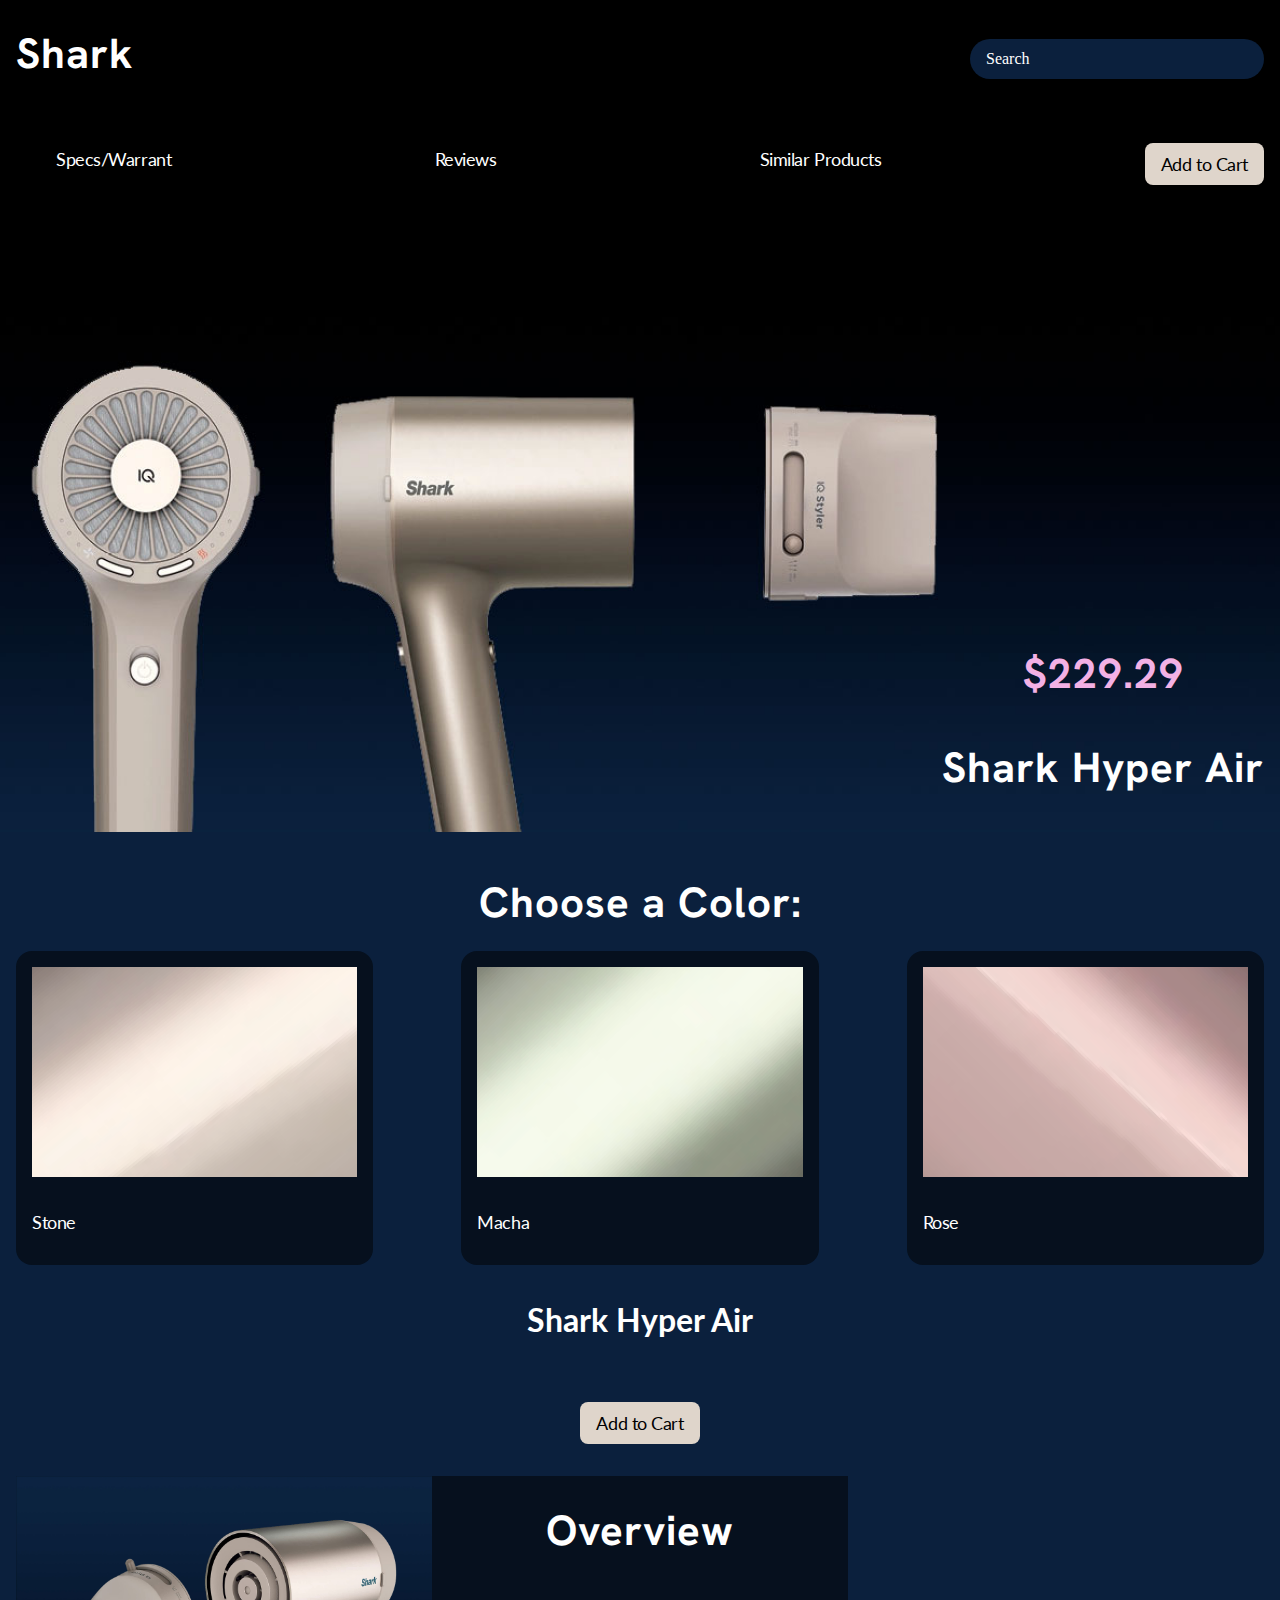
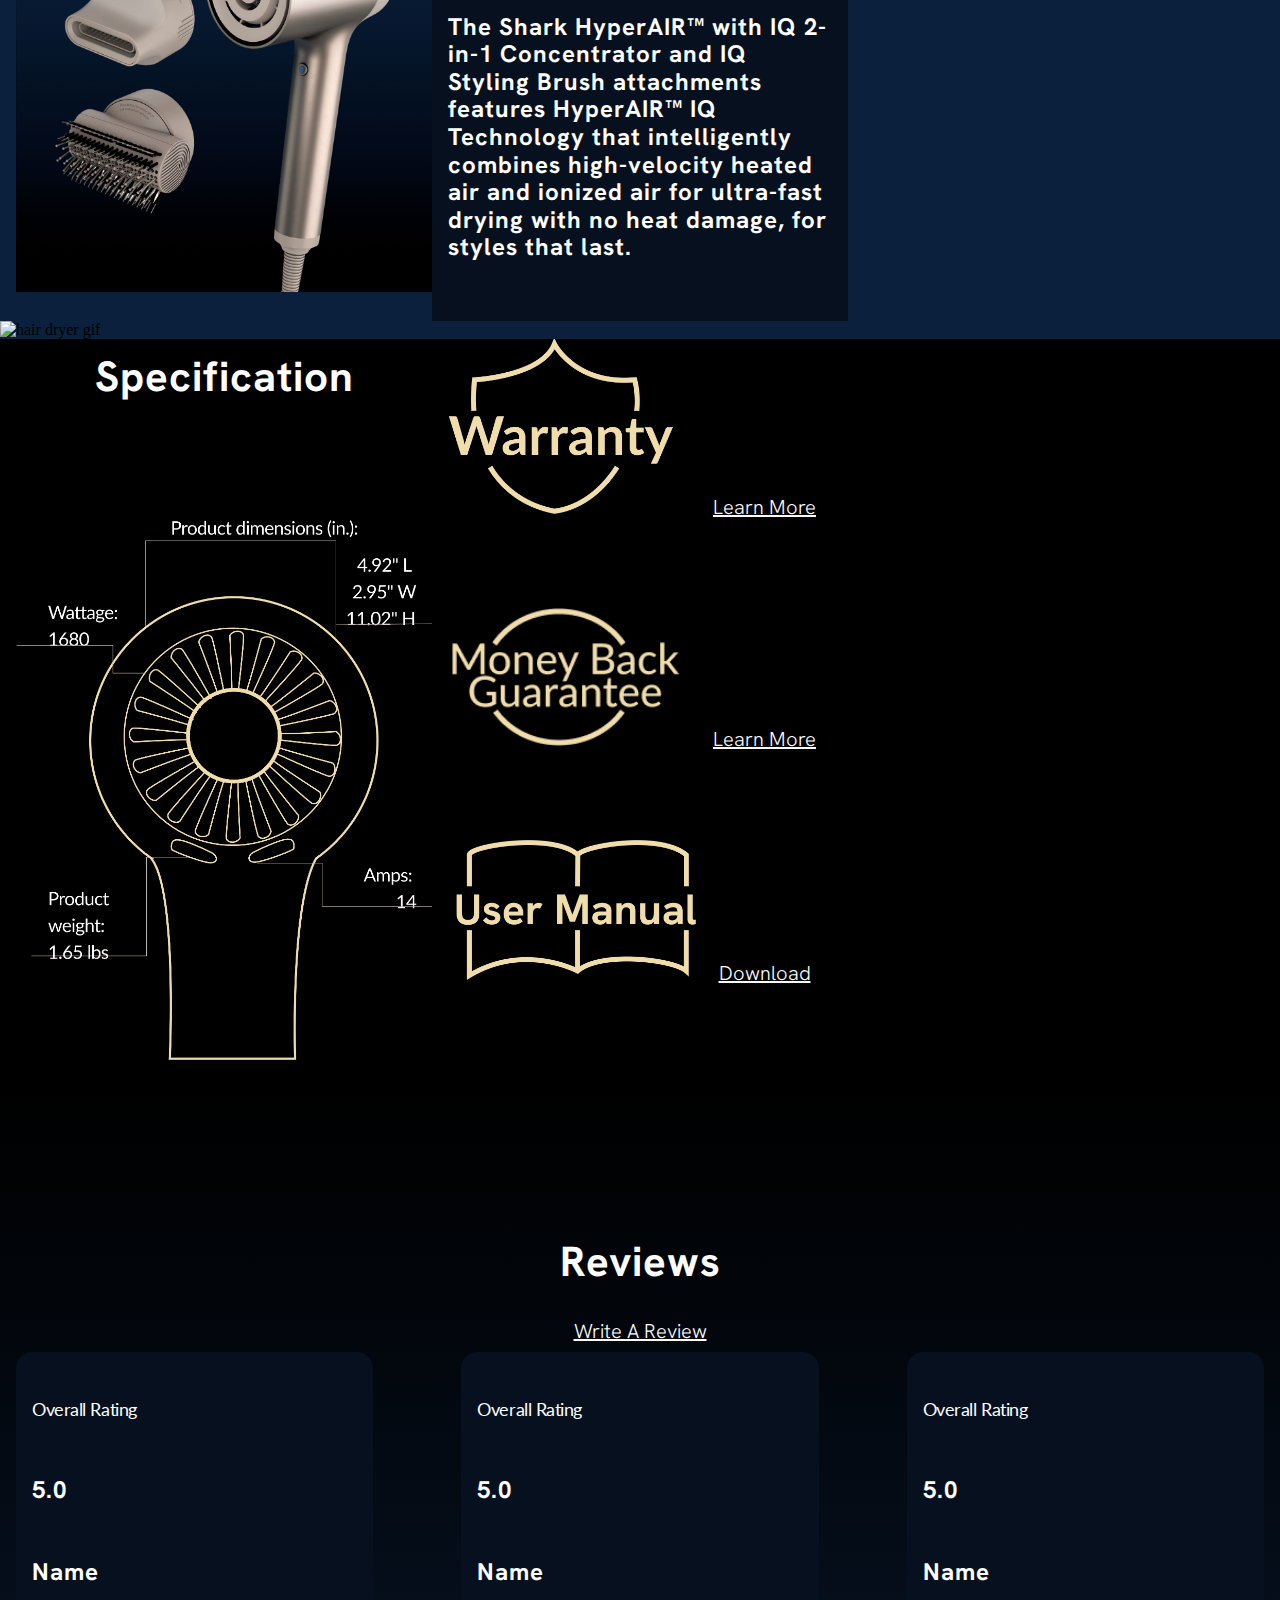
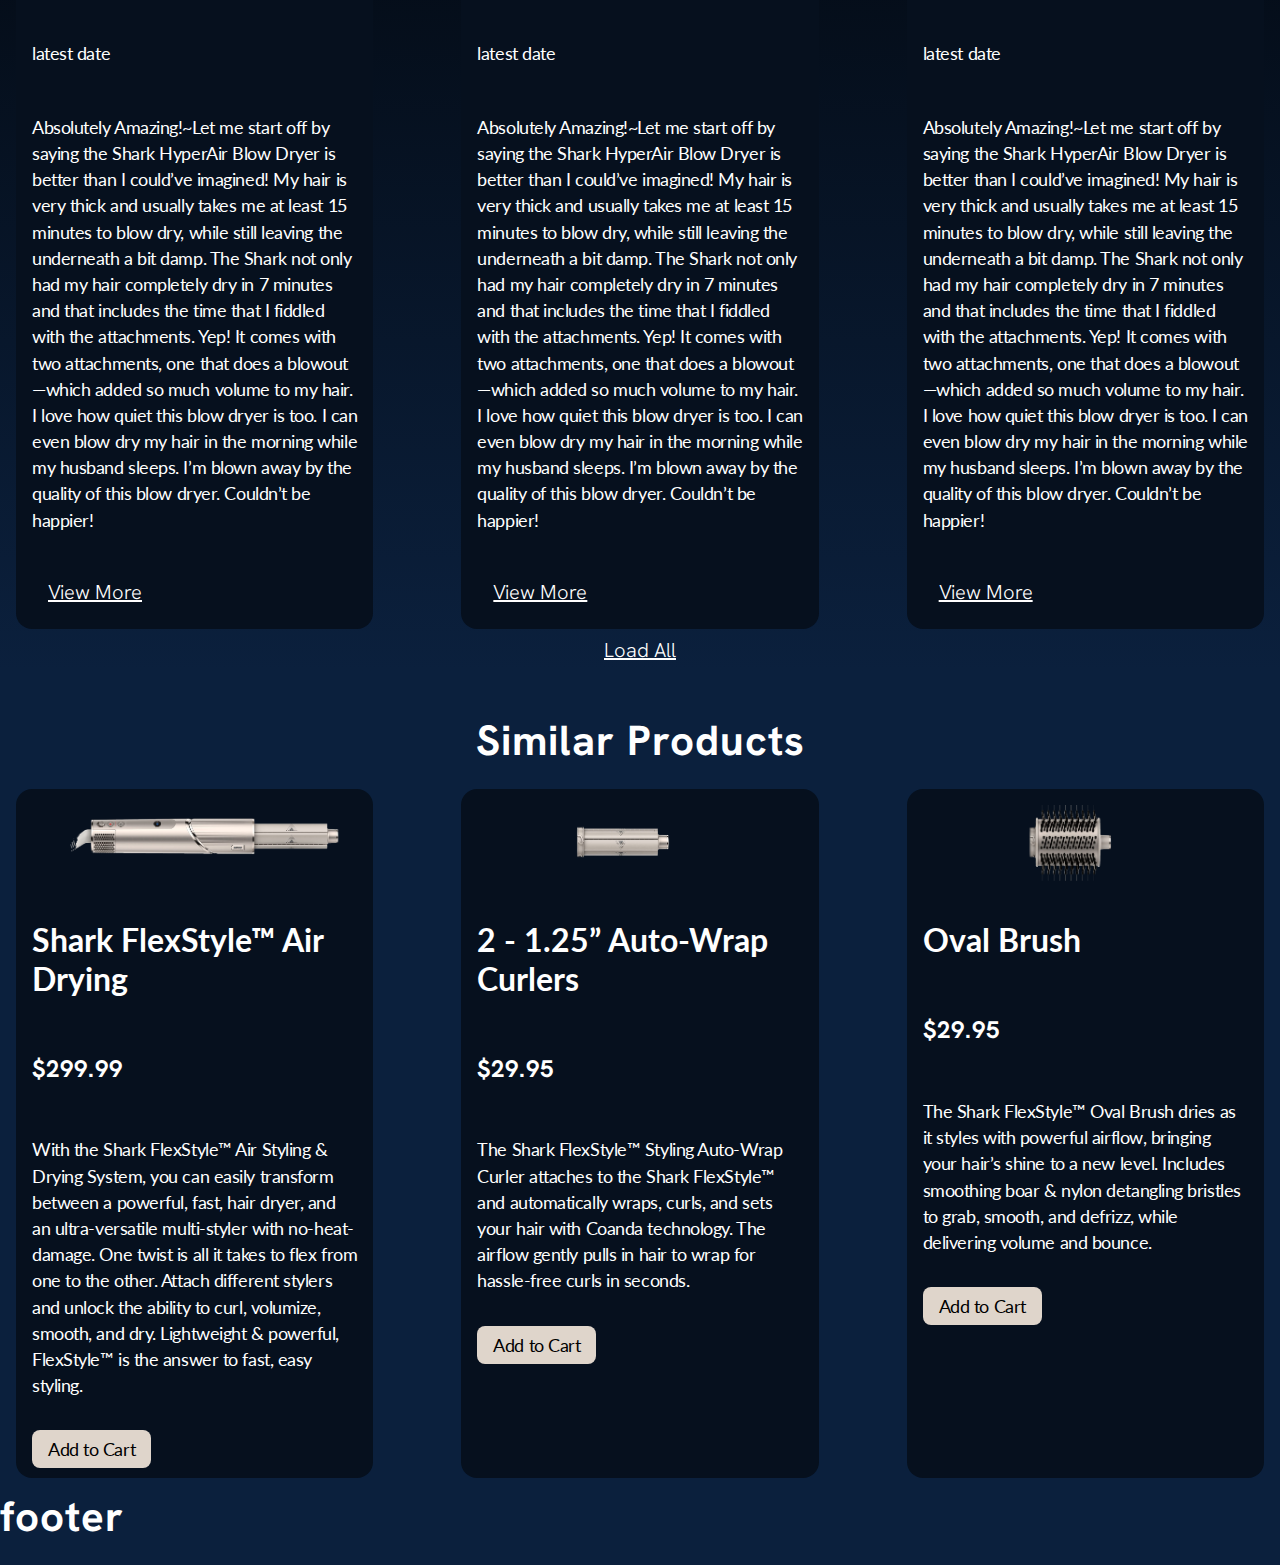
==== commit 640e697f: "In class work" ====
--- a/deploy/index.html
+++ b/deploy/index.html
@@ -12,25 +12,25 @@
 </head>
 
 <body>
-    <h1> header </h1>
     <header>
-        <aside>
-            <a href="/">Shark</a>
+        <aside id="top-nav">
+            <a href="/"><h1>Shark</h1></a>
+            <input type="search" placeholder="Search">
         </aside>
         
-        <section>
-            <button id="burger-btn">Menu</button>
-        </section>
+        <div id="burger-container">
+            <div id="burger-btn"><span></span></div>
+        </div>
     
         <nav id="main-menu">
-            <ul>
+            <ol>
                 <li>
                     <a href="#"><p>Specs/Warrant</p></a>
                     <a href="#"><p>Reviews</p></a>
                     <a href="#"><p>Similar Products</p></a>
                     <a href="#" class="cart-button">Add to Cart</a>
                 </li>
-            </ul>
+            </ol>
     
         </nav>
     </header>
@@ -164,7 +164,7 @@
                 <a href="#" class="link-button">View More</a>
             </li>
         </ul>
-        <a href="#" class="link-button">Load All</a>
+        <a href="#" class="link-button right">Load All</a>
     </section>
     <section>
             <h1>Similar Products</h1>
--- a/deploy/css/styles.css
+++ b/deploy/css/styles.css
@@ -352,12 +352,12 @@
     grid-template-columns: 1fr 1fr 1fr;
   }
 }
-ul .two-colum {
+ul .two-column {
   display: grid;
   grid-template-columns: 1fr;
 }
 @media (min-width: 1024px) {
-  ul .two-colum {
+  ul .two-column {
     grid-template-columns: 1fr 1fr;
   }
 }
@@ -500,6 +500,97 @@
 /* =============
     Navigation
 ============= */
+header {
+  background-color: #000000;
+  padding: 16px;
+  display: flex;
+  align-items: center;
+  justify-content: space-between;
+}
+@media (min-width: 1024px) {
+  header {
+    display: flex;
+    flex-direction: column;
+  }
+}
+header #burger-btn {
+  display: block;
+}
+header #burger-btn span, header #burger-btn span::before, header #burger-btn span::after {
+  height: 4px;
+  width: 31px;
+  background-color: #FFFFFF;
+  border-radius: 100px;
+}
+header #burger-btn span {
+  display: block;
+  position: relative;
+}
+header #burger-btn span::before {
+  position: absolute;
+  content: " ";
+  top: -10px;
+}
+header #burger-btn span::after {
+  position: absolute;
+  content: " ";
+  top: 10px;
+}
+header #top-nav {
+  display: flex;
+  align-items: center;
+  justify-content: space-between;
+  width: 100%;
+}
+header #top-nav a {
+  text-decoration: none;
+}
+header #top-nav input {
+  background-color: #0B203D;
+  color: #FFFFFF;
+  border: 0 solid;
+  border-radius: 100px;
+  height: 40px;
+  width: 294px;
+  padding: 16px;
+  display: none;
+}
+@media (min-width: 1024px) {
+  header #top-nav input {
+    display: inline;
+  }
+}
+header #top-nav ::placeholder {
+  color: #FFFFFF;
+}
+header #burger-container {
+  display: block;
+  position: relative;
+  z-index: 3;
+}
+@media (min-width: 1024px) {
+  header #burger-container {
+    display: none;
+  }
+}
+header #main-menu {
+  display: none;
+  width: 100%;
+}
+header #main-menu ol li {
+  display: flex;
+  align-items: center;
+  justify-content: space-between;
+}
+header #main-menu ol li a {
+  text-decoration: none;
+}
+@media (min-width: 1024px) {
+  header #main-menu {
+    display: inline;
+  }
+}
+
 /* =============
     Header
 ============= */
@@ -507,23 +598,23 @@
     Footer
 ============= */
 #hero {
-  padding-bottom: 0;
-  margin: 0px 0px 0px 0px;
+  padding: 0;
+  margin: 0;
   display: grid;
-  grid-template-columns: 1fr;
+  grid-template-columns: 100%;
+  position: relative;
 }
 #hero ol {
   list-style: none;
   padding: 0;
   margin: 0;
-  display: grid;
   grid-template-areas: "imgone";
 }
 #hero ol .imgone {
   height: 374px;
   grid-area: imgone;
   background-image: url(../img/SharkHypAir1_mobile.png);
-  background-repeat: repeat;
+  background-repeat: no-repeat;
   background-size: cover;
   background-position: center center;
 }
@@ -544,6 +635,9 @@
     grid-template-columns: 1fr;
     grid-template-areas: "imgtwo";
   }
+  #hero ol .imgone {
+    display: none;
+  }
   #hero ol .imgtwo {
     display: grid;
   }
@@ -552,7 +646,7 @@
   display: flex;
   flex-direction: column;
   align-items: center;
-  padding: 0px;
+  padding: 16px;
   gap: 8px;
 }
 #hero div .txt-pink {
@@ -561,14 +655,13 @@
 @media (min-width: 1024px) {
   #hero div {
     position: absolute;
-    left: 1184px;
-    top: 473px;
+    bottom: 0;
+    right: 0;
   }
 }
 
 #colors {
-  margin: 0px 0px 0px 0px;
-  padding-top: 0;
+  margin: 32px 0px 0px 0px;
 }
 #colors ul li {
   max-width: 332px;
@@ -628,7 +721,7 @@
 #Specification {
   background: #000000;
   padding-bottom: 32px;
-  margin: 0px 0px 0px 0px;
+  margin: 0;
 }
 #Specification ul li {
   display: flex;
@@ -637,13 +730,14 @@
   gap: 88px;
 }
 #Specification ul li div img {
-  height: 200px;
+  width: 245px;
 }
 
 #reviews {
   background-image: linear-gradient(#000000, #0B203D);
-  margin: 0px 0px 0px 0px;
+  margin: 0;
   padding-top: 132px;
+  position: relative;
 }
 #reviews a {
   display: flex;
@@ -653,5 +747,4 @@
 #reviews a .right {
   display: flex;
   flex-direction: column;
-  align-items: right;
-}
+}
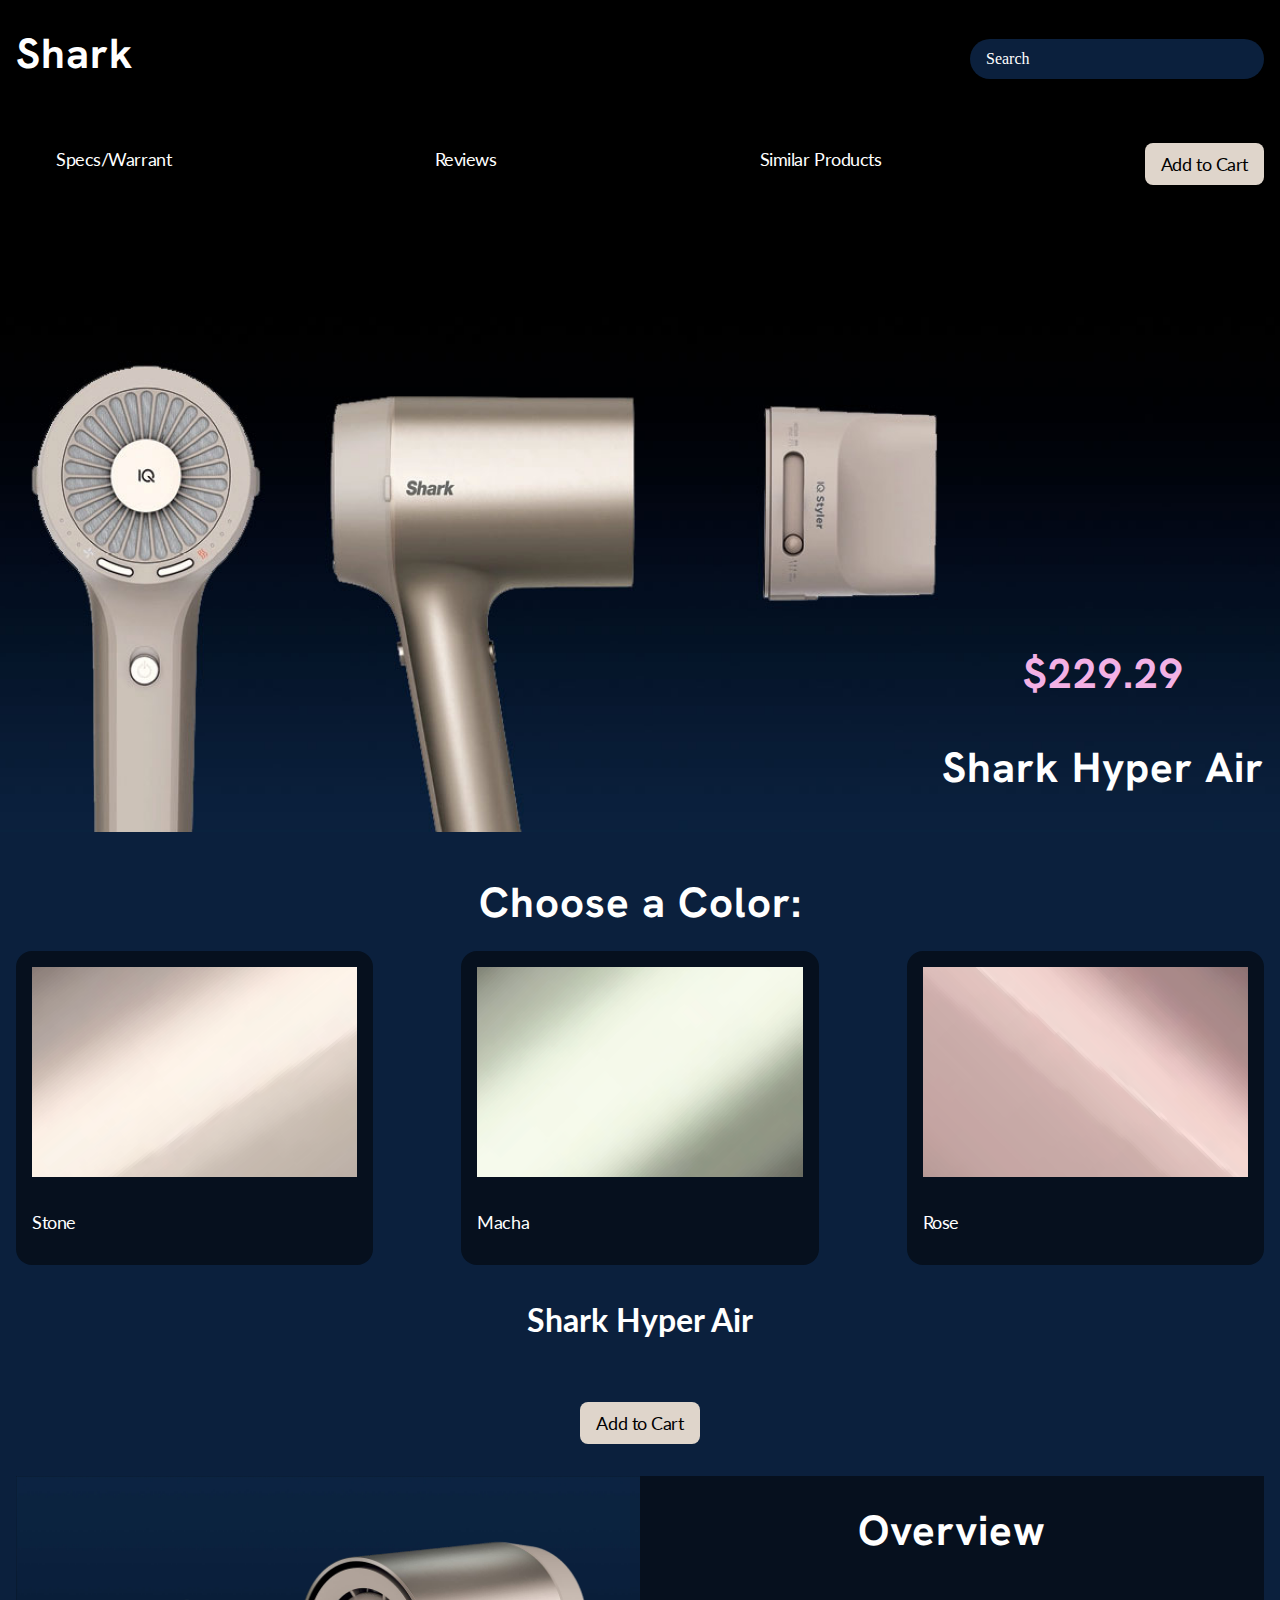
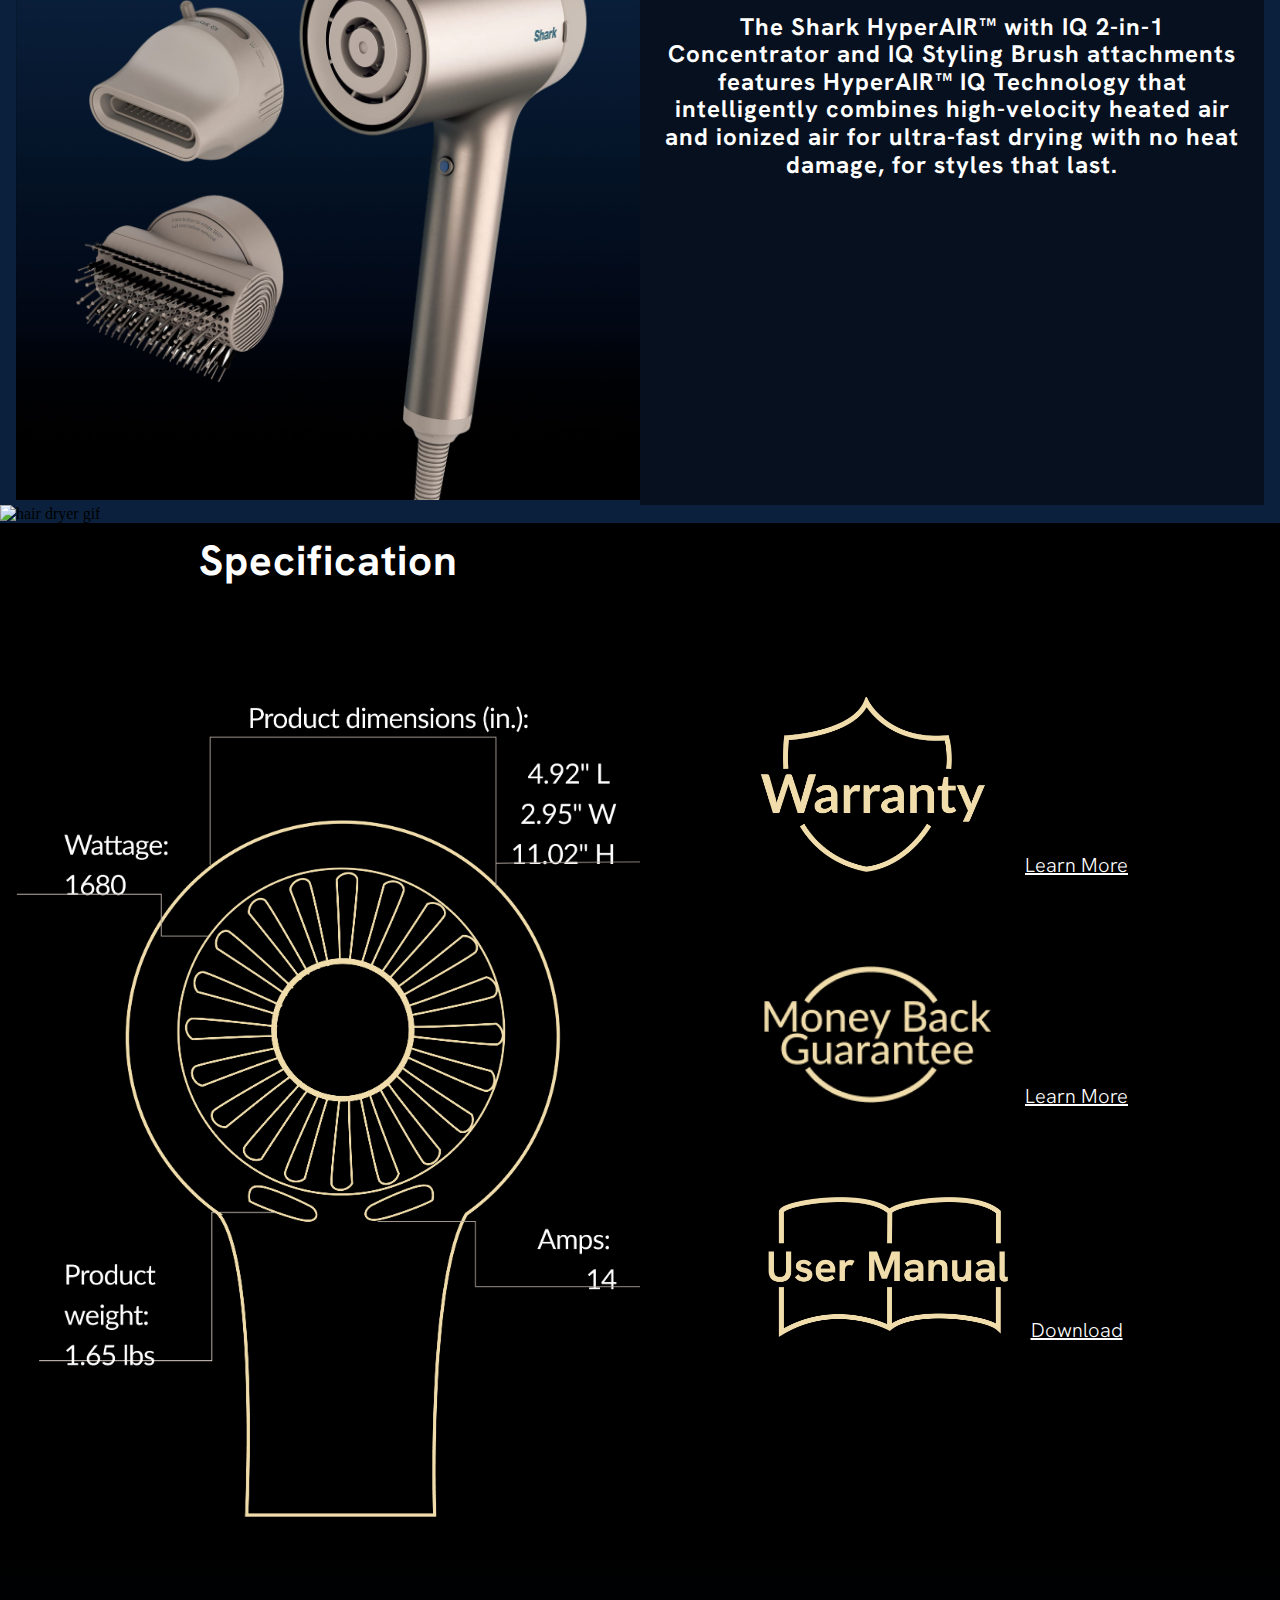
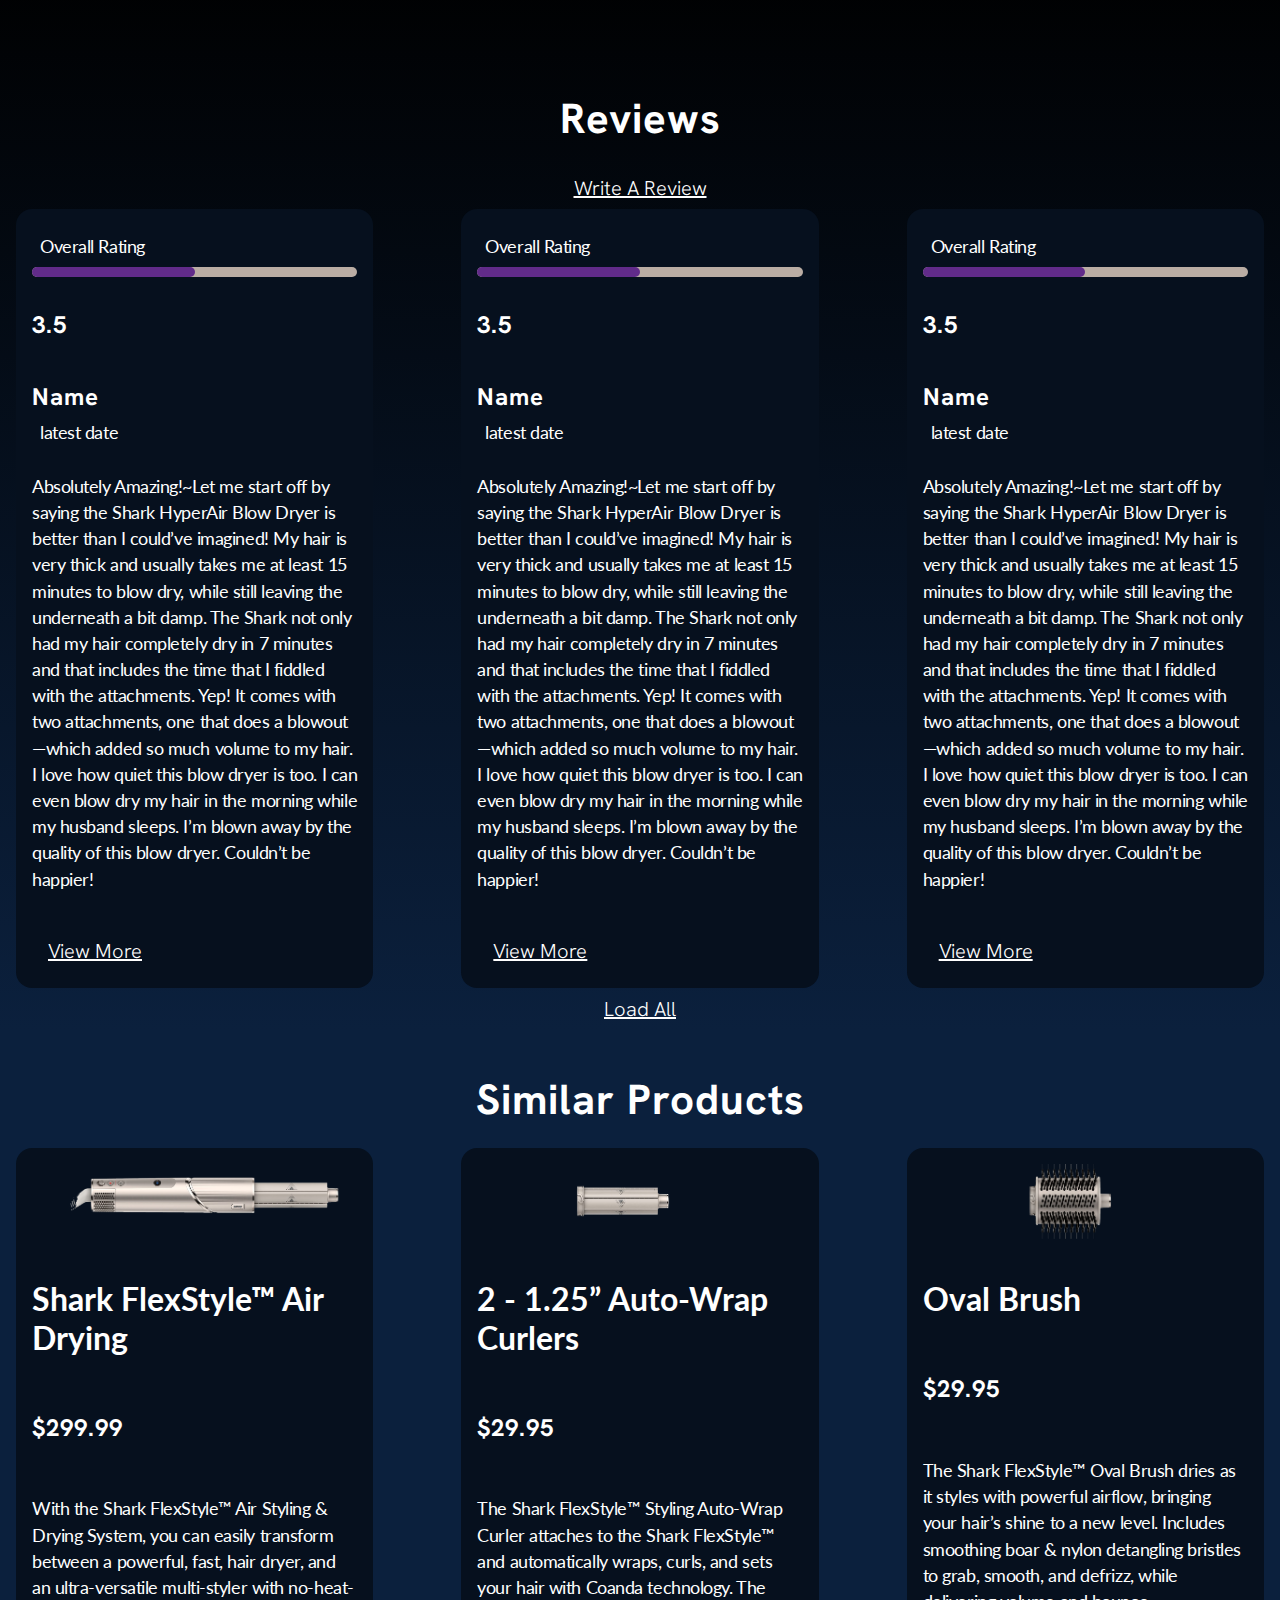
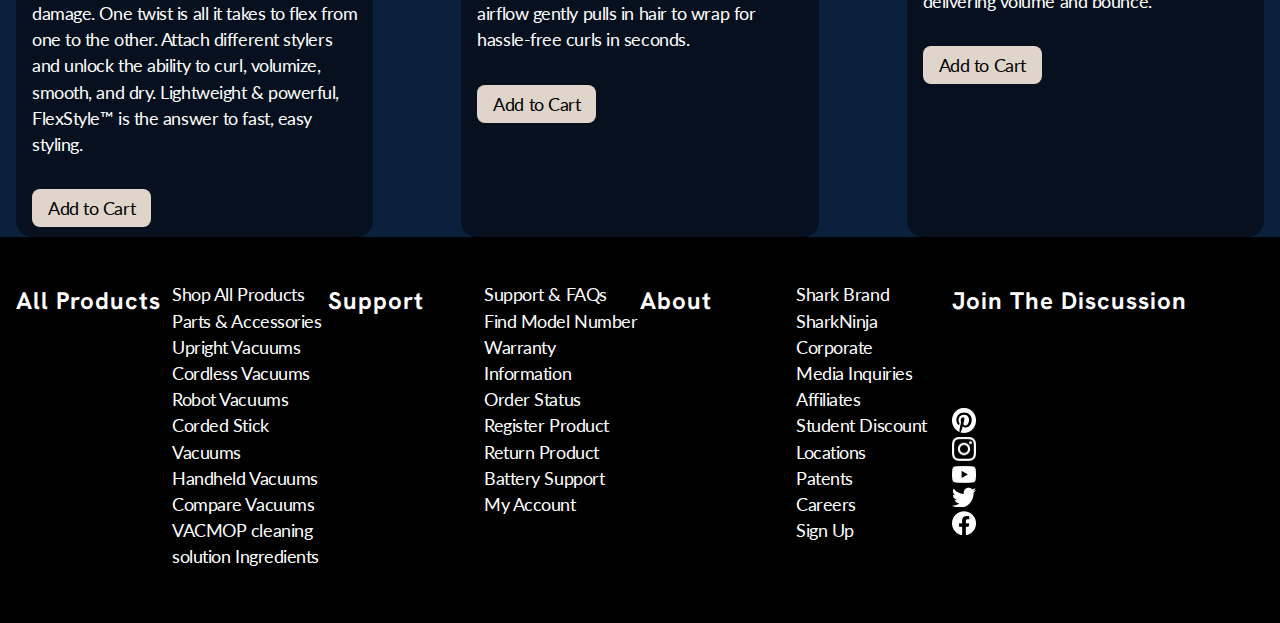
==== commit 3df4398d: "End of Class May 30" ====
--- a/deploy/index.html
+++ b/deploy/index.html
@@ -19,7 +19,11 @@
         </aside>
         
         <div id="burger-container">
-            <div id="burger-btn"><span></span></div>
+            <div id="burger-btn">
+                <div></div>
+                <div></div>
+                <div></div>
+            </div>
         </div>
     
         <nav id="main-menu">
@@ -46,7 +50,7 @@
         </section>
     <section id="colors">
                 <h1>Choose a Color:</h1>
-                <ul class="box-gap">
+                <ul class="box-gap three-column">
                     <li class="box">
                         <img src="img/Rectangle 18.png" alt="Stone Color">
                         <!--circle button//-->
@@ -83,10 +87,10 @@
                 </section>
     <section id="media">
                         <aside>
-                            <img src="/deploy/img/Hair dryer.gif" alt="hair dryer gif">
+                            <img src="img/Hair-dryer.gif" alt="hair dryer gif">
                         </aside>
                         <div>
-                            <img src="/deploy/img/mobile_hairdry.gif" alt="mobile hair dry">
+                            <img src="img/mobile_hairdry.gif" alt="mobile hair dry">
                         </div>  
                         
                     </section>
@@ -117,15 +121,15 @@
     <section id="reviews">
         <h1>Reviews</h1>
         <a href="#" class="link-button">Write A Review</a>
-        <ul class="box-gap">
+        <ul class="box-gap three-column">
             <li class="box">
-                <div>
+                <div id="Overall-Rating">
                     <p>Overall Rating</p>
-                    <div></div>
-                    <h3>5.0</h3>
-                </div>
-                <div>
-                    <h3>Name</h3>
+                    <div id="rating"><span></span></div>
+                    <h3>3.5</h3>
+                </div>
+                <div>
+                    <h3 class="spacing">Name</h3>
                     <p> latest date</p>
                 </div>
                 <p>
@@ -136,11 +140,11 @@
             <li class="box">
                 <div>
                     <p>Overall Rating</p>
-                    <div></div>
-                    <h3>5.0</h3>
-                </div>
-                <div>
-                    <h3>Name</h3>
+                    <div id="rating"><span></span></div>
+                    <h3>3.5</h3>
+                </div>
+                <div>
+                    <h3 class="spacing">Name</h3>
                     <p> latest date</p>
                 </div>
                 <p>
@@ -151,11 +155,11 @@
             <li class="box">
                 <div>
                     <p>Overall Rating</p>
-                    <div></div>
-                    <h3>5.0</h3>
-                </div>
-                <div>
-                    <h3>Name</h3>
+                    <div id="rating"><span></span></div>
+                    <h3>3.5</h3>
+                </div>
+                <div>
+                    <h3 class="spacing">Name</h3>
                     <p> latest date</p>
                 </div>
                 <p>
@@ -168,7 +172,7 @@
     </section>
     <section>
             <h1>Similar Products</h1>
-            <ul class="box-gap">
+            <ul class="box-gap three-column">
                 <li class="box">
                     <img src="img/SharkFlexAir 1.png" alt="Shark Flex Image">
                     <h2>Shark FlexStyle™
@@ -194,7 +198,57 @@
             </ul>
         </section>
 
-    <h1> footer </h1>
+    
+    <footer id="footer">
+        <ul class="four-column">
+            <li class="two-column">
+                <h3>All Products</h3>
+                <p>Shop All Products<br>
+                    Parts & Accessories<br>
+                    Upright Vacuums<br>
+                    Cordless Vacuums<br>
+                    Robot Vacuums<br>
+                    Corded Stick Vacuums<br>
+                    Handheld Vacuums<br>
+                    Compare Vacuums<br>
+                    VACMOP cleaning solution Ingredients</p>
+            </li>
+            <li class="two-column">
+                <h3>Support</h3>
+                <p>Support & FAQs<br>
+                    Find Model Number<br>
+                    Warranty Information<br>
+                    Order Status<br>
+                    Register Product<br>
+                    Return Product<br>
+                    Battery Support<br>
+                    My Account</p>
+            </li>
+            <li class="two-column">
+                <h3>About</h3>
+                <p>Shark Brand<br>
+                    SharkNinja Corporate<br> 
+                    Media Inquiries<br>
+                    Affiliates<br>
+                    Student Discount<br>
+                    Locations<br>
+                    Patents<br>
+                    Careers<br>
+                    Sign Up</p>
+            </li>
+            <li>
+                <h3>Join The Discussion</h3>
+                <div>
+                    <img src="img/pinterest.png" alt="Pinterest"><br>
+                    <img src="img/instagram.png" alt="Instagram"><br>
+                    <img src="img/youtube.png" alt="Youtube"><br>
+                    <img src="img/twitter.png" alt="twitter"><br>
+                    <img src="img/facebook.png" alt="Facebook"><br> 
+                </div>
+                
+            </li>
+        </ul>
+    </footer>
 
     <script src="js/scripts-min.js"></script>
     
--- a/deploy/css/styles.css
+++ b/deploy/css/styles.css
@@ -333,10 +333,6 @@
   max-width: 100%;
 }
 
-ul {
-  display: grid;
-  grid-template-columns: 1fr;
-}
 ul .box {
   background-color: #06101E;
   padding: 16px;
@@ -347,17 +343,39 @@
   padding: 16px;
   gap: 88px;
 }
-@media (min-width: 1024px) {
-  ul {
-    grid-template-columns: 1fr 1fr 1fr;
-  }
-}
-ul .two-column {
+ul.three-column {
   display: grid;
   grid-template-columns: 1fr;
 }
 @media (min-width: 1024px) {
-  ul .two-column {
+  ul.three-column {
+    grid-template-columns: 1fr 1fr 1fr;
+  }
+}
+ul.two-column {
+  display: grid;
+  grid-template-columns: 1fr;
+}
+@media (min-width: 1024px) {
+  ul.two-column {
+    grid-template-columns: 1fr 1fr;
+  }
+}
+ul.four-column {
+  display: grid;
+  grid-template-columns: 1fr;
+}
+@media (min-width: 1024px) {
+  ul.four-column {
+    grid-template-columns: 1fr 1fr 1fr 1fr;
+  }
+}
+ul li.two-column {
+  display: grid;
+  grid-template-columns: 1fr;
+}
+@media (min-width: 1024px) {
+  ul li.two-column {
     grid-template-columns: 1fr 1fr;
   }
 }
@@ -514,27 +532,16 @@
   }
 }
 header #burger-btn {
-  display: block;
-}
-header #burger-btn span, header #burger-btn span::before, header #burger-btn span::after {
+  display: flex;
+  flex-direction: column;
+  gap: 10px;
+  position: relative;
+}
+header #burger-btn div {
   height: 4px;
   width: 31px;
   background-color: #FFFFFF;
   border-radius: 100px;
-}
-header #burger-btn span {
-  display: block;
-  position: relative;
-}
-header #burger-btn span::before {
-  position: absolute;
-  content: " ";
-  top: -10px;
-}
-header #burger-btn span::after {
-  position: absolute;
-  content: " ";
-  top: 10px;
 }
 header #top-nav {
   display: flex;
@@ -574,8 +581,22 @@
   }
 }
 header #main-menu {
-  display: none;
   width: 100%;
+}
+@media only screen and (max-width: 600px) {
+  header #main-menu {
+    background-color: green;
+    transition: 0.3s;
+    height: 100vw;
+    width: 80%;
+    position: absolute;
+    top: 0;
+    right: -100%;
+  }
+  header #main-menu.show-menu {
+    right: 0;
+    transition: 0.3s;
+  }
 }
 header #main-menu ol li {
   display: flex;
@@ -687,11 +708,16 @@
   gap: 16px;
 }
 
+#overview ul li img {
+  width: 100%;
+}
 #overview ul li div {
   display: flex;
   flex-direction: column;
   align-items: center;
-  justify-content: center center;
+}
+#overview ul li div h3 {
+  text-align: center;
 }
 
 #media {
@@ -732,6 +758,9 @@
 #Specification ul li div img {
   width: 245px;
 }
+#Specification ul li:last-child {
+  margin: auto;
+}
 
 #reviews {
   background-image: linear-gradient(#000000, #0B203D);
@@ -739,6 +768,41 @@
   padding-top: 132px;
   position: relative;
 }
+#reviews ul li div h3.spacing {
+  margin: 0;
+  padding: 0;
+}
+#reviews ul li div p {
+  margin: 8px;
+  padding: 0;
+}
+#reviews #rating {
+  display: block;
+}
+#reviews #rating span, #reviews #rating span::before, #reviews #rating span::after {
+  height: 10px;
+  border-radius: 100px;
+}
+#reviews #rating span::before, #reviews #rating span::after {
+  background-color: #612B8A;
+}
+#reviews #rating span {
+  display: block;
+  position: relative;
+  width: fill;
+  background-color: #BAADA4;
+}
+#reviews #rating span::before {
+  background-color: #612B8A;
+  display: inline-block;
+  position: absolute;
+  content: " ";
+  width: 50%;
+}
+#reviews #Overall-Rating {
+  display: block;
+  position: relative;
+}
 #reviews a {
   display: flex;
   flex-direction: column;
@@ -748,3 +812,19 @@
   display: flex;
   flex-direction: column;
 }
+
+#footer {
+  background-color: #000000;
+  padding: 16px;
+}
+#footer ul li {
+  display: grid;
+  grid-template-columns: 1fr 1fr;
+}
+#footer ul li:last-child {
+  display: grid;
+  grid-template-columns: 1fr;
+}
+#footer ul li:last-child img {
+  max-width: 24px;
+}
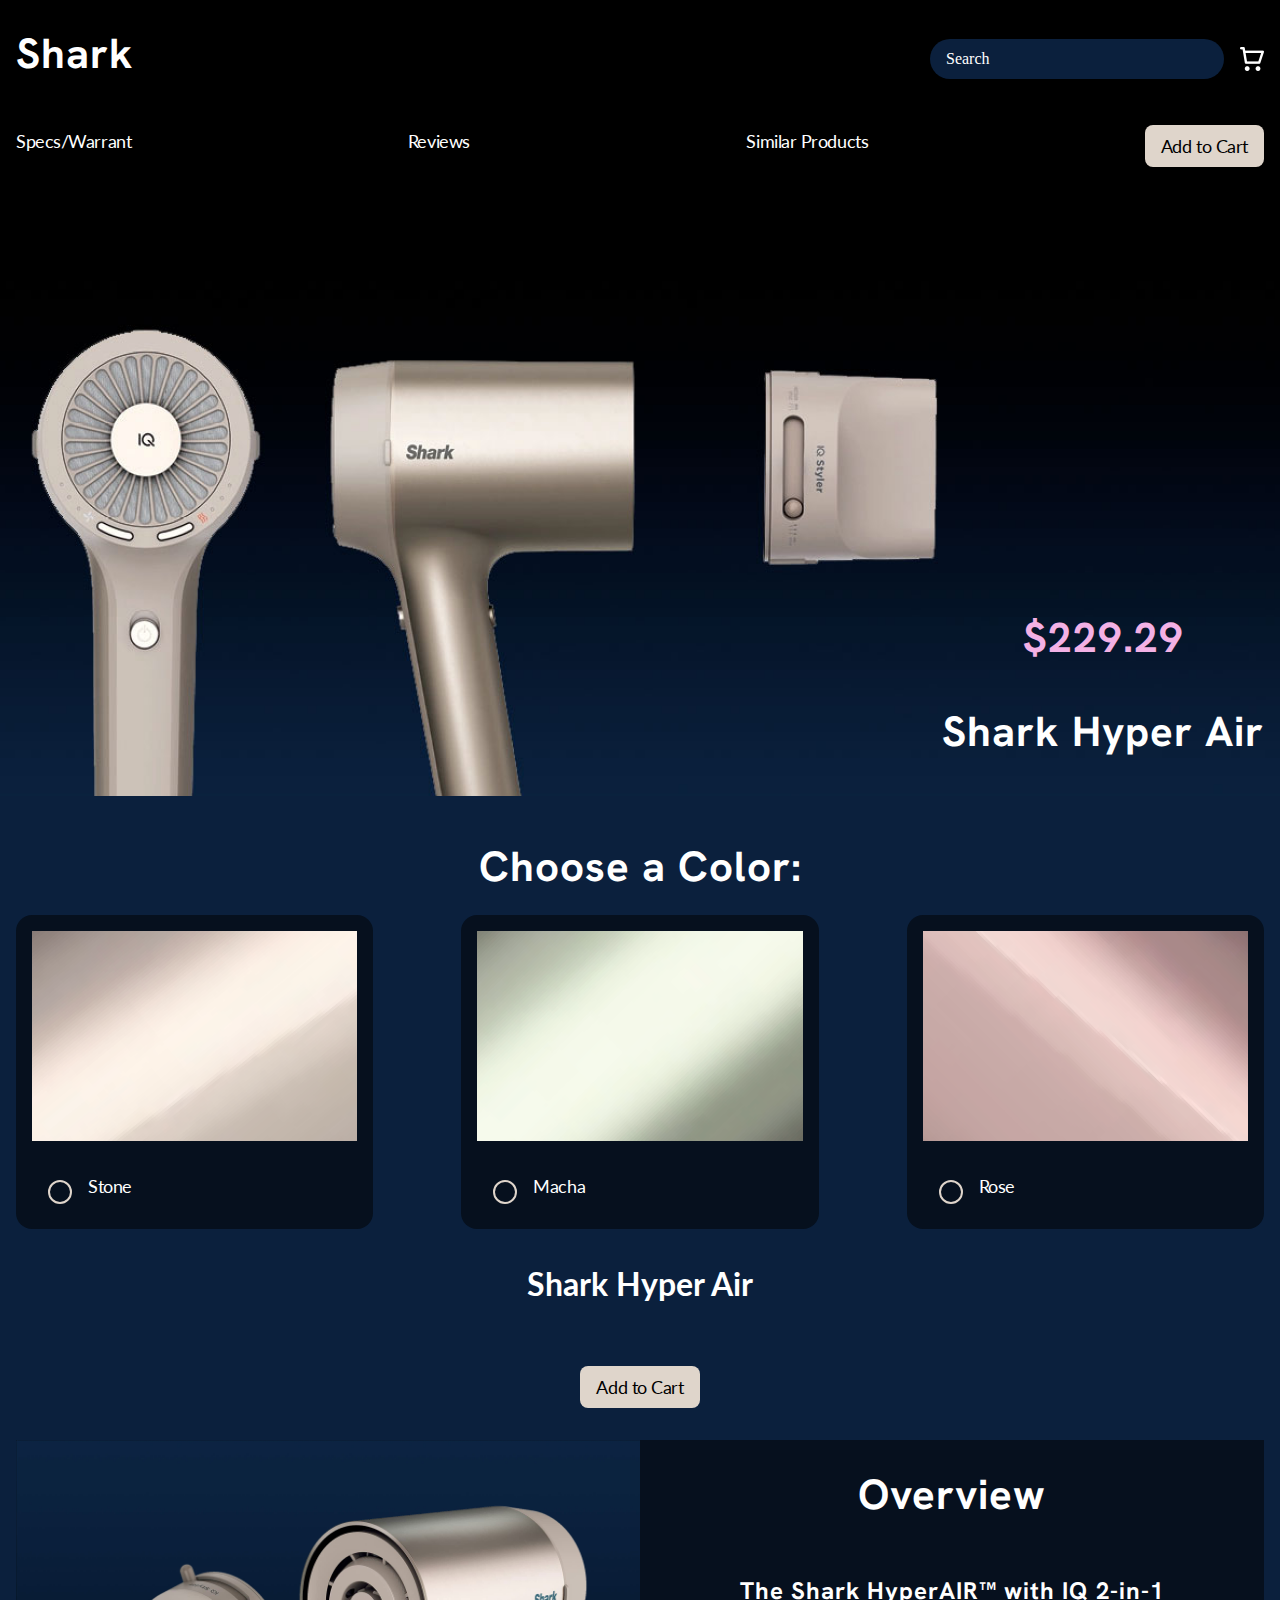
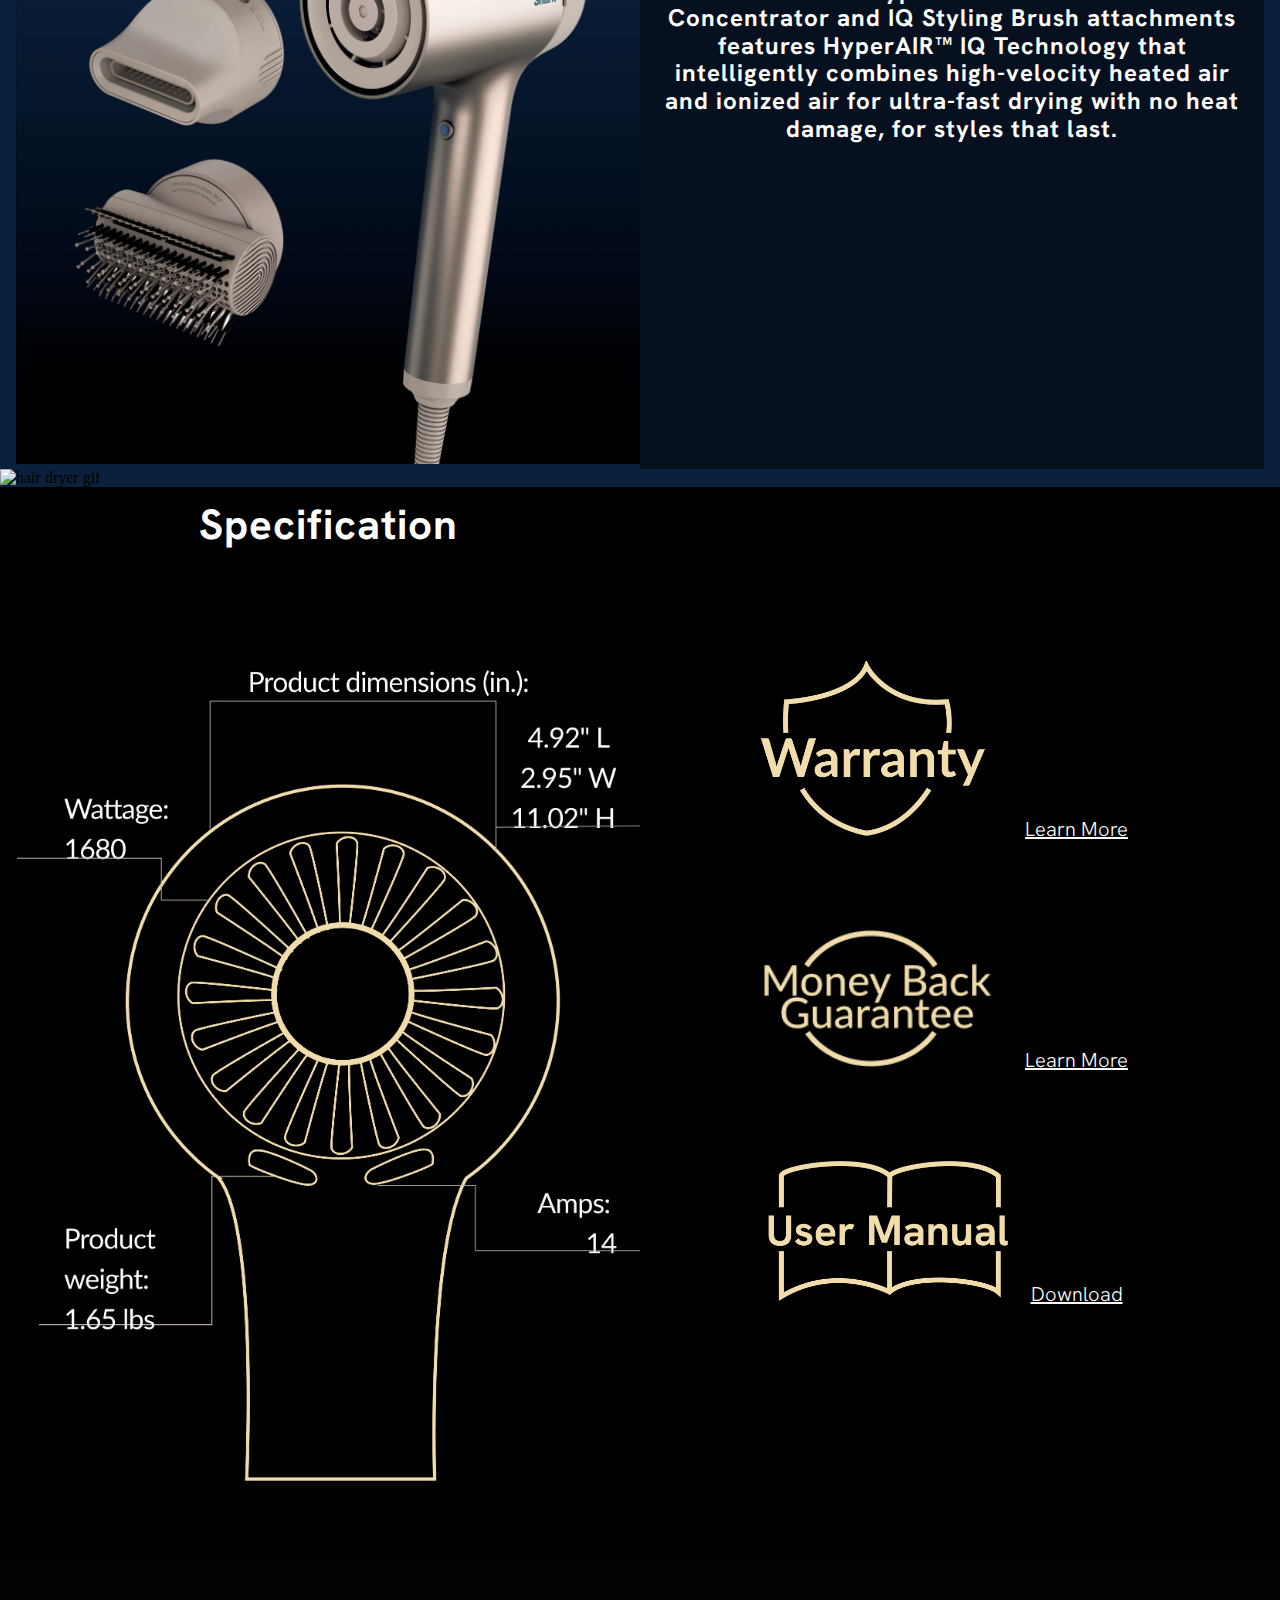
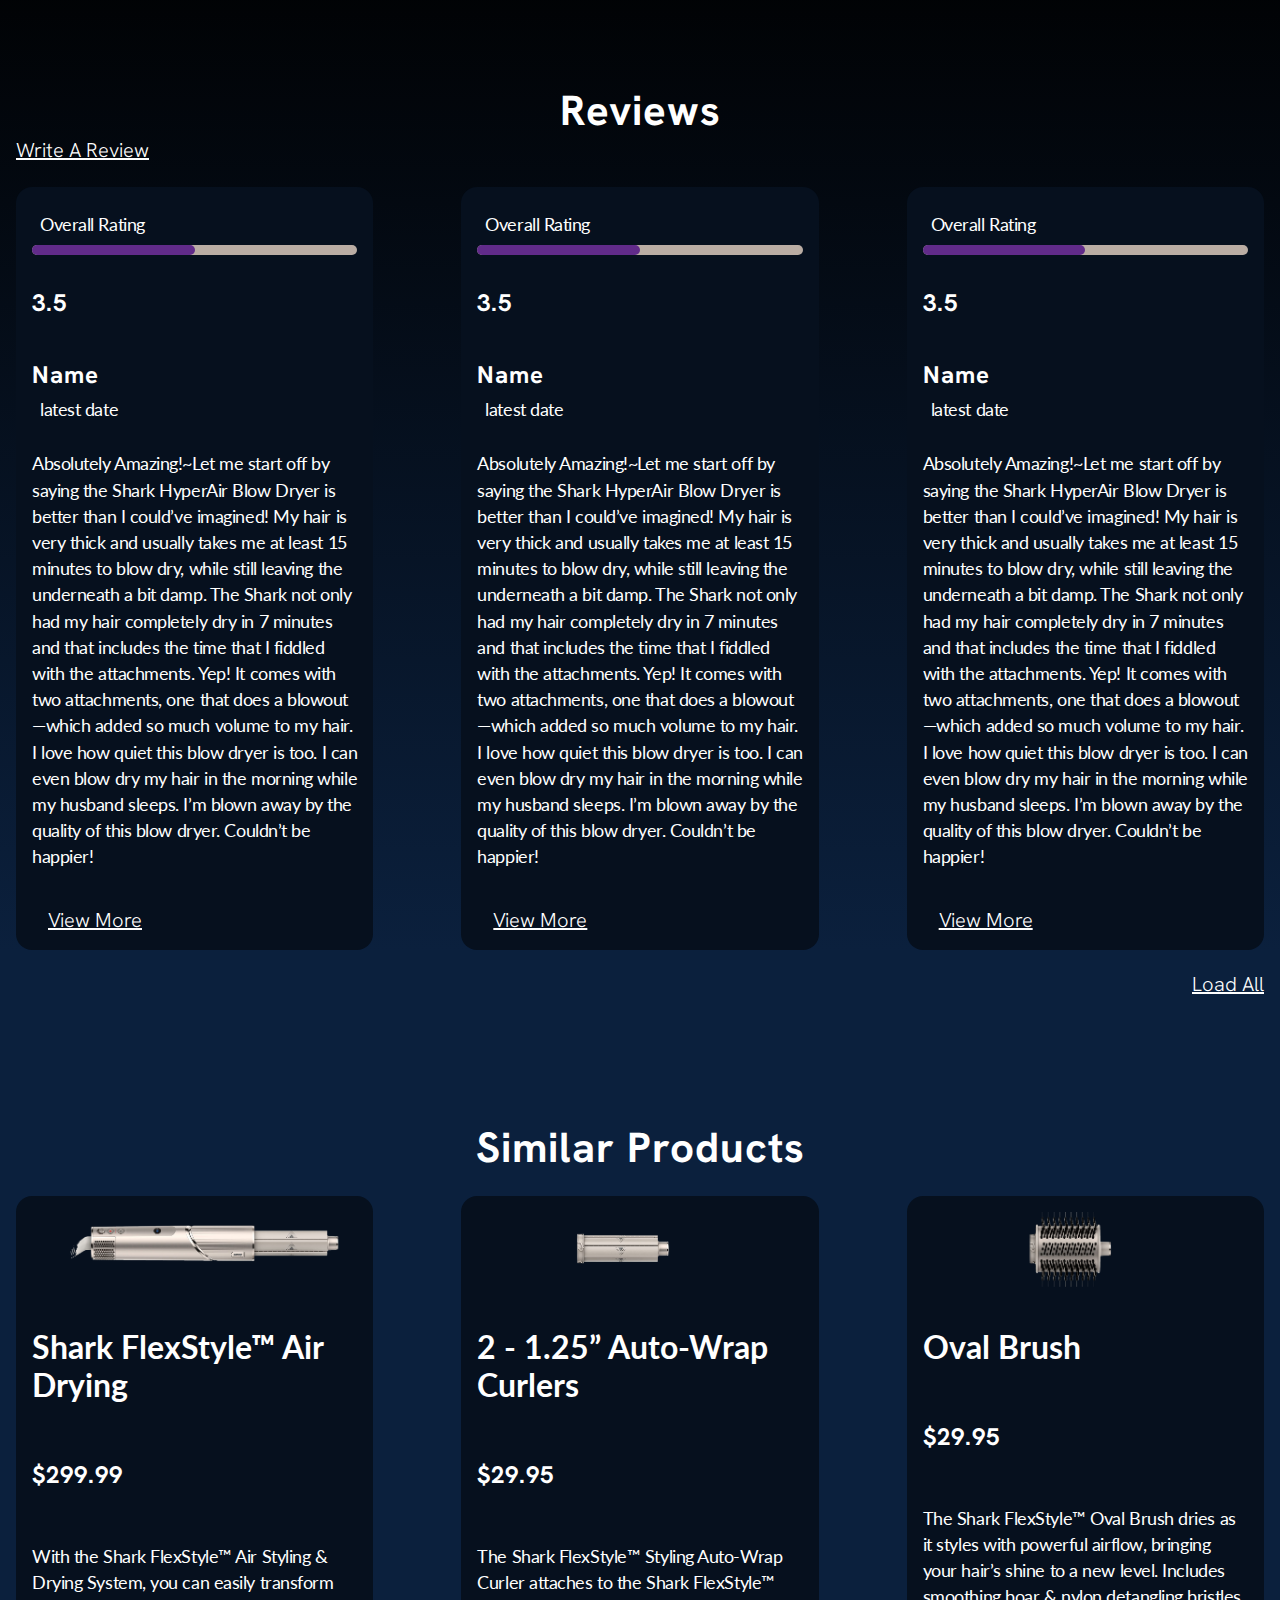
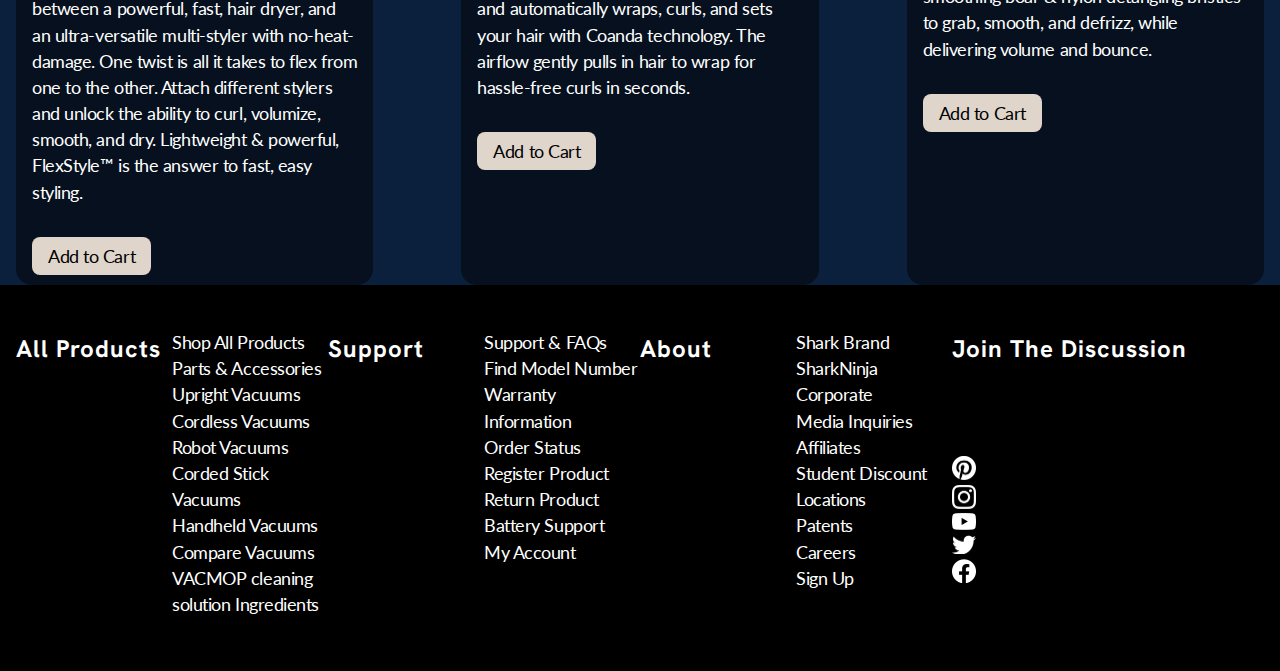
==== commit a6536fe2: "In class changes" ====
--- a/deploy/index.html
+++ b/deploy/index.html
@@ -14,8 +14,13 @@
 <body>
     <header>
         <aside id="top-nav">
-            <a href="/"><h1>Shark</h1></a>
-            <input type="search" placeholder="Search">
+            <a href="/deploy/index.html"><h1>Shark</h1></a>
+            <div>
+                <input type="search" placeholder="Search">
+                <img src="img/shopping_icon.png" alt="shopping cart">
+            </div>
+            
+    
         </aside>
         
         <div id="burger-container">
@@ -29,10 +34,10 @@
         <nav id="main-menu">
             <ol>
                 <li>
-                    <a href="#"><p>Specs/Warrant</p></a>
-                    <a href="#"><p>Reviews</p></a>
-                    <a href="#"><p>Similar Products</p></a>
-                    <a href="#" class="cart-button">Add to Cart</a>
+                    <a href="#Specification"><p>Specs/Warrant</p></a>
+                    <a href="#reviews"><p>Reviews</p></a>
+                    <a href="#Smlr-Prod"><p>Similar Products</p></a>
+                    <a href="/deploy/checkout.html" class="cart-button">Add to Cart</a>
                 </li>
             </ol>
     
@@ -53,23 +58,33 @@
                 <ul class="box-gap three-column">
                     <li class="box">
                         <img src="img/Rectangle 18.png" alt="Stone Color">
-                        <!--circle button//-->
-                        <p>Stone</p>
+                        <article class="two-column">
+                            <label for="radio"> </label>
+                            <input type="radio" name="radio">
+                            <p>Stone</p>
+                        </article>
                     </li>
                     <li class="box">
                         <img src="img/Rectangle 18-1.png" alt="Macha Color">
-                        <!--circle button//-->
-                        <p>Macha</p>
+                        <article class="two-column">
+                            <label for="radio"> </label>
+                            <input type="radio" name="radio">
+                            <p>Macha</p>
+                        </article>
+                        
                     </li>
                     <li class="box">
                         <img src="img/Rectangle 18-2.png" alt="Rose Color">
-                        <!--circle button//-->
-                        <p>Rose</p>
+                        <article class="two-column">
+                            <label for="radio"> </label>
+                            <input type="radio" name="radio">
+                            <p>Rose</p>
+                        </article>
                     </li>
                 </ul>
                 <div>
                     <h2>Shark Hyper Air</h2>
-                    <a href="#" class="cart-button">Add to Cart</a>
+                    <a href="/deploy/checkout.html" class="cart-button">Add to Cart</a>
                 </div>
             </section>
     <section id="overview">
@@ -120,7 +135,7 @@
                         </section> 
     <section id="reviews">
         <h1>Reviews</h1>
-        <a href="#" class="link-button">Write A Review</a>
+        <a href="#" class="link-button left">Write A Review</a>
         <ul class="box-gap three-column">
             <li class="box">
                 <div id="Overall-Rating">
@@ -170,7 +185,7 @@
         </ul>
         <a href="#" class="link-button right">Load All</a>
     </section>
-    <section>
+    <section id="Smlr-Prod">
             <h1>Similar Products</h1>
             <ul class="box-gap three-column">
                 <li class="box">
@@ -179,21 +194,21 @@
                         Air Drying</h2>
                     <h3>$299.99</h3>
                     <p>With the Shark FlexStyle™ Air Styling & Drying System, you can easily transform between a powerful, fast, hair dryer, and an ultra-versatile multi-styler with no-heat-damage. One twist is all it takes to flex from one to the other. Attach different stylers and unlock the ability to curl, volumize, smooth, and dry. Lightweight & powerful, FlexStyle™ is the answer to fast, easy styling.</p>
-                    <a href="#" class="cart-button">Add to Cart</a>
+                    <a href="/deploy/checkout.html" class="cart-button">Add to Cart</a>
                 </li>
                 <li class="box">
                     <img src="img/SharkFlexAir 2.png" alt="Flex Extension Image">
                     <h2>2 - 1.25” Auto-Wrap Curlers </h2>
                     <h3>$29.95</h3>
                     <p>The Shark FlexStyle™ Styling Auto-Wrap Curler attaches to the Shark FlexStyle™ and automatically wraps, curls, and sets your hair with Coanda technology. The airflow gently pulls in hair to wrap for hassle-free curls in seconds.</p>
-                    <a href="#" class="cart-button">Add to Cart</a>
+                    <a href="/deploy/checkout.html" class="cart-button">Add to Cart</a>
                 </li>
                 <li class="box">
                     <img src="img/SharkFlexAir 3.png" alt="Oval Brush Imager">
                     <h2>Oval Brush</h2>
                     <h3>$29.95</h3>
                     <p>The Shark FlexStyle™ Oval Brush dries as it styles with powerful airflow, bringing your hair’s shine to a new level. Includes smoothing boar & nylon detangling bristles to grab, smooth, and defrizz, while delivering volume and bounce.</p>
-                    <a href="#" class="cart-button">Add to Cart</a>
+                    <a href="/deploy/checkout.html" class="cart-button">Add to Cart</a>
                 </li>
             </ul>
         </section>
--- a/deploy/css/styles.css
+++ b/deploy/css/styles.css
@@ -323,6 +323,10 @@
 /* =============
     Base
 ============= */
+* {
+  scroll-behavior: smooth;
+}
+
 ul {
   list-style: none;
   padding: 0;
@@ -390,6 +394,26 @@
 }
 section .box-gap {
   gap: 88px;
+}
+
+input[type=radio] {
+  appearance: none;
+  background-color: none;
+  margin: 0;
+  width: 24px;
+  height: 24px;
+  border: 2px solid #DFD5CB;
+  border-radius: 50%;
+  display: grid;
+  place-content: center;
+}
+
+input[type=radio]:focus {
+  box-shadow: inset 24px 24px #612B8A;
+  outline: max(2px, 0.15em) solid #612B8A;
+  outline-offset: max(2px, 0.15em);
+  border: 2px solid #612B8A;
+  border-radius: 50%;
 }
 
 /* =============
@@ -552,7 +576,12 @@
 header #top-nav a {
   text-decoration: none;
 }
-header #top-nav input {
+header #top-nav div {
+  display: flex;
+  align-items: center;
+  gap: 16px;
+}
+header #top-nav div input {
   background-color: #0B203D;
   color: #FFFFFF;
   border: 0 solid;
@@ -563,12 +592,22 @@
   display: none;
 }
 @media (min-width: 1024px) {
-  header #top-nav input {
+  header #top-nav div input {
     display: inline;
   }
 }
-header #top-nav ::placeholder {
+header #top-nav div ::placeholder {
   color: #FFFFFF;
+}
+header #top-nav div img {
+  width: 24px;
+  height: 24px;
+  display: none;
+}
+@media (min-width: 1024px) {
+  header #top-nav div img {
+    display: inline;
+  }
 }
 header #burger-container {
   display: block;
@@ -580,35 +619,50 @@
     display: none;
   }
 }
-header #main-menu {
-  width: 100%;
-}
 @media only screen and (max-width: 600px) {
   header #main-menu {
-    background-color: green;
+    background-color: #06101E;
     transition: 0.3s;
-    height: 100vw;
-    width: 80%;
+    width: 33%;
     position: absolute;
     top: 0;
     right: -100%;
+    z-index: 1;
   }
   header #main-menu.show-menu {
     right: 0;
     transition: 0.3s;
   }
 }
+header #main-menu ol {
+  padding: 0;
+}
 header #main-menu ol li {
   display: flex;
   align-items: center;
-  justify-content: space-between;
+  justify-content: center;
+  flex-direction: column;
+}
+header #main-menu ol li p {
+  margin: 0;
 }
 header #main-menu ol li a {
   text-decoration: none;
 }
 @media (min-width: 1024px) {
+  header #main-menu ol li {
+    display: flex;
+    flex-direction: row;
+    align-items: center;
+    justify-content: space-between;
+    width: fill;
+  }
+}
+@media (min-width: 1024px) {
   header #main-menu {
     display: inline;
+    justify-content: space-between;
+    width: 100%;
   }
 }
 
@@ -688,6 +742,32 @@
   max-width: 332px;
   max-height: 149px;
 }
+#colors ul li article {
+  display: grid;
+  grid-template-columns: 1fr 1fr;
+  display: flex;
+  align-items: center;
+  justify-content: left;
+  gap: 16px;
+}
+#colors ul li article input[type=radio] {
+  appearance: none;
+  background-color: none;
+  margin: 0;
+  width: 24px;
+  height: 24px;
+  border: 2px solid #DFD5CB;
+  border-radius: 50%;
+  display: grid;
+  place-content: center;
+}
+#colors ul li article input[type=radio]:focus {
+  box-shadow: inset 24px 24px #612B8A;
+  outline: max(2px, 0.15em) solid #612B8A;
+  outline-offset: max(2px, 0.15em);
+  border: 2px solid #612B8A;
+  border-radius: 50%;
+}
 #colors ul li img {
   max-height: 61px;
   width: 332px;
@@ -764,9 +844,12 @@
 
 #reviews {
   background-image: linear-gradient(#000000, #0B203D);
-  margin: 0;
+  margin: 0 0 160px 0;
   padding-top: 132px;
   position: relative;
+}
+#reviews h1 {
+  margin: 56px;
 }
 #reviews ul li div h3.spacing {
   margin: 0;
@@ -803,14 +886,21 @@
   display: block;
   position: relative;
 }
-#reviews a {
+#reviews a.left {
   display: flex;
   flex-direction: column;
-  align-items: left;
-}
-#reviews a .right {
+  justify-content: right;
+  position: absolute;
+  top: 216px;
+  left: 0px;
+}
+#reviews a.right {
   display: flex;
   flex-direction: column;
+  justify-content: right;
+  position: absolute;
+  right: 0;
+  bottom: -56px;
 }
 
 #footer {
